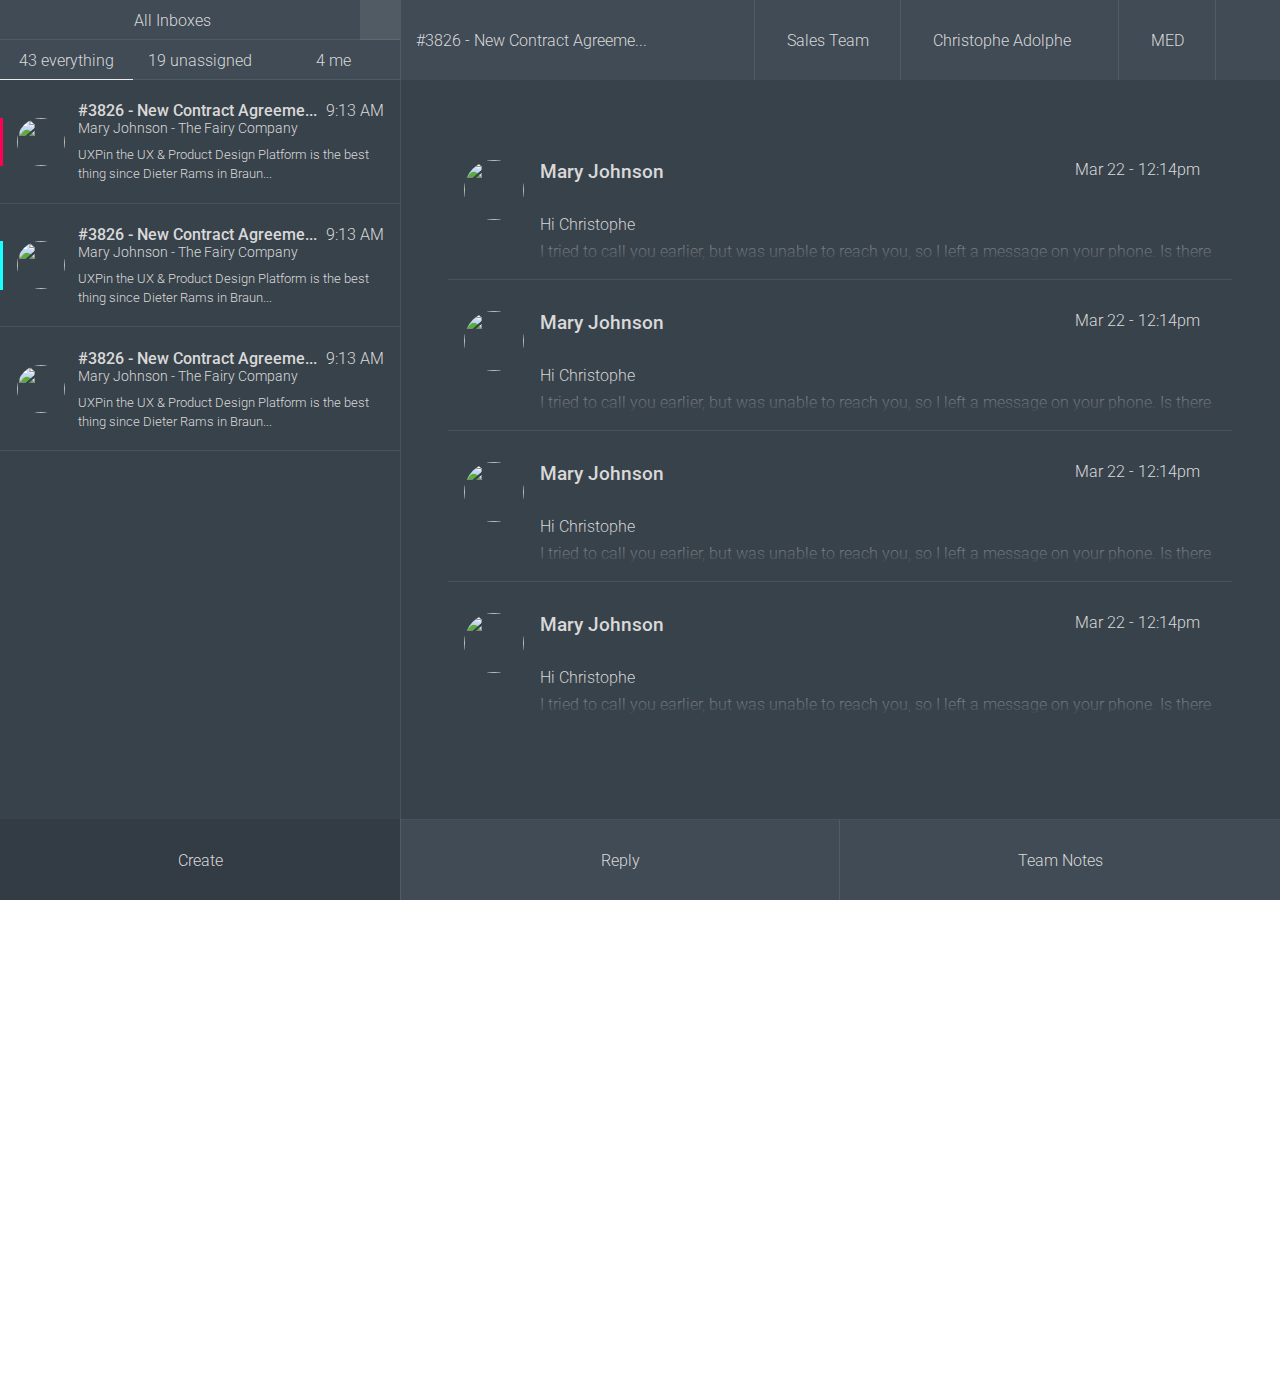
==== index.html @ 1fdffd04 "update" ====
<!DOCTYPE html>
<html lang="en">
<head>
    <meta charset="UTF-8">
    <meta name="viewport" content="width=device-width, initial-scale=1.0">
    <meta http-equiv="X-UA-Compatible" content="ie=edge">
    <title>ASMEX</title>

    <script>
        FontAwesomeConfig = { searchPseudoElements: true };
    </script>

    <link rel="stylesheet" href="https://cdnjs.cloudflare.com/ajax/libs/normalize/8.0.0/normalize.min.css">
    <link rel="stylesheet" href="https://fonts.googleapis.com/css?family=Roboto:100,100i,300,300i,400,400i,500,500i,700,700i,900,900i">
    <link rel="stylesheet" href="./reset.css">
    <link rel="stylesheet" href="./style.css">

    <script defer src="https://use.fontawesome.com/releases/v5.0.8/js/all.js" integrity="sha384-SlE991lGASHoBfWbelyBPLsUlwY1GwNDJo3jSJO04KZ33K2bwfV9YBauFfnzvynJ" crossorigin="anonymous"></script>
    <script defer src="./index.js" ></script>

</head>
<body>

    <!-- Main Container -->
    <div class="main-container">

        <!-- Aside -->
        <aside class="aside">

            <!-- Actions -->
            <div class="actions">

                <!-- All Inboxes -->
                <div class="all-inboxes">

                    <!-- Inboxes -->
                    <div class="inboxes">
                        <ul>
                            <li class="has-child">
                                <a href="javascript: void(0);">All Inboxes</a>
                                <ul class="action-nav-content">
                                    <li><a href="#">Christophe Adolphe</a></li>
                                    <li><a href="#">Christophe Adolphe</a></li>
                                    <li><a href="#">Christophe Adolphe</a></li>
                                </ul>
                            </li>
                        </ul>
                    </div>

                    <!-- Inboxes Actions -->
                    <div class="inboxes-actions">
                        <a href="javascript: void(0);">
                            <i class="fas fa-ellipsis-h"></i>
                        </a>
                    </div>
                </div>

                <!-- Filter Messages -->
                <div class="filter-messages">
                    <div class="everything active" onclick="toggle('everything')">
                        <a href="javascript: void(0);">43 everything</a>
                    </div>
                    <div class="unassigned" onclick="toggle('unassigned')">
                        <a href="javascript: void(0);">19 unassigned</a>
                    </div>
                    <div class="mine" onclick="toggle('mine')">
                        <a href="javascript: void(0);">4 me</a>
                    </div>
                </div>
            </div>

            <!-- Search -->
            <!-- <div class="search">
                <form action="#" method="post">
                    <div class="input-group">
                        <input type="search" name="" id="">
                    </div>
                    <div class="input-group">
                        <i class="fas fa-search"></i>
                    </div>
                </form>
            </div> -->

            <!-- Messages -->
            <div class="messages">

                <!-- Message -->
                <div class="message">
                    <div class="status open"></div>
                    <div class="avatar">
                        <img src="https://avatarfiles.alphacoders.com/115/115265.png" alt="" class="profile-pic open">
                    </div>
                    <div class="content">
                        <div class="title">
                            <div class="subject">#3826 - New Contract Agreeme...</div>
                            <div class="time">9:13 AM</div>
                        </div>
                        <div class="subtitle">Mary Johnson - The Fairy Company</div>
                        <div class="content"><span>UXPin the UX & Product Design Platform is the best thing since Dieter Rams in Braun...</span></div>
                    </div>
                </div>

                <div class="message">
                        <div class="status answered"></div>
                        <div class="avatar">
                            <img src="https://avatarfiles.alphacoders.com/115/115265.png" alt="" class="profile-pic answered">
                        </div>
                        <div class="content">
                            <div class="title">
                                <div class="subject">#3826 - New Contract Agreeme...</div>
                                <div class="time">9:13 AM</div>
                            </div>
                            <div class="subtitle">Mary Johnson - The Fairy Company</div>
                            <div class="content"><span>UXPin the UX & Product Design Platform is the best thing since Dieter Rams in Braun...</span></div>
                        </div>
                    </div>

                <div class="message active">
                    <div class="status"></div>
                    <div class="avatar">
                        <img src="https://avatarfiles.alphacoders.com/115/115265.png" alt="" class="profile-pic">
                    </div>
                    <div class="content">
                        <div class="title">
                            <div class="subject">#3826 - New Contract Agreeme...</div>
                            <div class="time">9:13 AM</div>
                        </div>
                        <div class="subtitle">Mary Johnson - The Fairy Company</div>
                        <div class="content"><span>UXPin the UX & Product Design Platform is the best thing since Dieter Rams in Braun...</span></div>
                    </div>
                </div>
            </div>

            <!-- Btn Create -->
            <div class="create" onclick="toggle('quick-create'); toggleInactive('main')">
                <a href="javascript: void(0);">Create</a>
            </div>
        </aside>

        <!-- Quick Bar -->
        <aside class="quick-bar">
            <header class="header">
                <div class="title">Settings</div>
                <div class="close" onclick="toggle('quick-bar')">
                    <i class="far fa-times-circle fa-2x"></i>
                </div>
            </header>
            <div class="content">
                <form action="#" method="post">
                    <div class="input-group">
                        <label>Subject</label>
                        <input type="text" name="" id="" placeholder="New Contract Agreement">
                    </div>
                    <div class="input-group">
                        <label>To</label>
                        <input type="text" name="" id="" placeholder="email@email.com">
                    </div>
                    <div class="input-group">
                        <label>CC</label>
                        <input type="text" name="" id="" placeholder="email@email.com">
                    </div>
                    <div class="input-group">
                        <label>Message</label>
                        <textarea name="" id="" cols="30" rows="5"></textarea>
                    </div>
                </form>
            </div>
            <footer class="footer">
                <span></span>
                <div class="send">
                    <i class="fab fa-telegram-plane fa-2x"></i>
                </div>
            </footer>
        </aside>

        <!-- Header -->
        <header class="header">

            <!-- Subject Title -->
            <div class="subject">#3826 - New Contract Agreeme...</div>
            <span></span>

            <!-- Action Menu -->
            <nav class="action-nav">
                <ul>
                    <li><a href="javascript: void(0);">Sales Team</a></li>
                    <li class="has-child">
                        <a href="javascript: void(0);">Christophe Adolphe</a>
                        <ul class="action-nav-content">
                            <li><a href="#">Christophe Adolphe</a></li>
                            <li><a href="#">Christophe Adolphe</a></li>
                            <li><a href="#">Christophe Adolphe</a></li>
                        </ul>
                    </li>
                    <li><a href="javascript: void(0);">MED</a></li>
                    <li onclick="toggle('quick-bar')"><a href="javascript: void(0);"><i class="fas fa-pencil-alt"></i></a></li>
                </ul>
            </nav>
        </header>

        <!-- Main -->
        <div class="main">
            <ul>
                <li>
                    <div class="avatar">
                        <img src="https://avatarfiles.alphacoders.com/115/115265.png" alt="" class="profile-pic">
                    </div>
                    <div class="content">
                        <div class="sender" onclick="toggle('email', 'sender')">
                            <div class="recipient">Mary Johnson</div>
                            <div class="date-time">Mar 22 - 12:14pm</div>
                        </div>
                        <div class="email">
                            <p>Hi Christophe</p> 
                            <p>I tried to call you earlier, but was unable to reach you, so I left a message on your phone. Is there another number we should try to call you on?</p>
                            <p>If there is a particular time or date that would be convenient for us to call, you can book it on my calendar. You can also call us, toll-free, on 1800 10 65 65  or send us an email at kurt.ober@eway.com.au.</p>
                            <p>I look forward to hearing from you soon.</p>
                            <p>Kind regards,</p>
                            <p>Kurt Ober</p>
                        </div>
                    </div>
                </li>
                <li>
                    <div class="avatar">
                        <img src="https://avatarfiles.alphacoders.com/115/115265.png" alt="" class="profile-pic">
                    </div>
                    <div class="content">
                        <div class="sender" onclick="toggle('email', 'sender')">
                            <div class="recipient">Mary Johnson</div>
                            <div class="date-time">Mar 22 - 12:14pm</div>
                        </div>
                        <div class="email">
                            <p>Hi Christophe</p> 
                            <p>I tried to call you earlier, but was unable to reach you, so I left a message on your phone. Is there another number we should try to call you on?</p>
                            <p>If there is a particular time or date that would be convenient for us to call, you can book it on my calendar. You can also call us, toll-free, on 1800 10 65 65  or send us an email at kurt.ober@eway.com.au.</p>
                            <p>I look forward to hearing from you soon.</p>
                            <p>Kind regards,</p>
                            <p>Kurt Ober</p>
                        </div>
                    </div>
                </li>
                <li>
                    <div class="avatar">
                        <img src="https://avatarfiles.alphacoders.com/115/115265.png" alt="" class="profile-pic">
                    </div>
                    <div class="content">
                        <div class="sender" onclick="toggle('email', 'sender')">
                            <div class="recipient">Mary Johnson</div>
                            <div class="date-time">Mar 22 - 12:14pm</div>
                        </div>
                        <div class="email">
                            <p>Hi Christophe</p> 
                            <p>I tried to call you earlier, but was unable to reach you, so I left a message on your phone. Is there another number we should try to call you on?</p>
                            <p>If there is a particular time or date that would be convenient for us to call, you can book it on my calendar. You can also call us, toll-free, on 1800 10 65 65  or send us an email at kurt.ober@eway.com.au.</p>
                            <p>I look forward to hearing from you soon.</p>
                            <p>Kind regards,</p>
                            <p>Kurt Ober</p>
                        </div>
                    </div>
                </li>
                <li>
                    <div class="avatar">
                        <img src="https://avatarfiles.alphacoders.com/115/115265.png" alt="" class="profile-pic">
                    </div>
                    <div class="content">
                        <div class="sender" onclick="toggle('email', 'sender')">
                            <div class="recipient">Mary Johnson</div>
                            <div class="date-time">Mar 22 - 12:14pm</div>
                        </div>
                        <div class="email">
                            <p>Hi Christophe</p> 
                            <p>I tried to call you earlier, but was unable to reach you, so I left a message on your phone. Is there another number we should try to call you on?</p>
                            <p>If there is a particular time or date that would be convenient for us to call, you can book it on my calendar. You can also call us, toll-free, on 1800 10 65 65  or send us an email at kurt.ober@eway.com.au.</p>
                            <p>I look forward to hearing from you soon.</p>
                            <p>Kind regards,</p>
                            <p>Kurt Ober</p>
                        </div>
                    </div>
                </li>
            </ul>
        </div>

        <!-- Footer -->
        <footer class="footer">
            <ul>
                <li onclick="toggle('quick-reply')"><a href="javascript: void(0);">Reply</a></li>
                <li onclick="toggle('quick-note')"><a href="javascript: void(0);">Team Notes</a></li>
            </ul>
        </footer>

        <!-- Quick Create -->
        <aside class="quick-create">
            <header class="header">
                <div class="title">New Message</div>
                <div class="close" onclick="toggle('quick-create'), toggleInactive('main')">
                    <i class="far fa-times-circle fa-2x"></i>
                </div>
            </header>
            <div class="content">
                <form action="#" method="post">
                    <div class="fields">
                        <div class="input-group">
                            <label>Subject</label>
                            <input type="text" name="" id="" placeholder="New Contract Agreement">
                        </div>
                        <div class="input-group">
                            <label>To</label>
                            <input type="text" name="" id="" placeholder="email@email.com">
                        </div>
                        <div class="input-group">
                            <label>CC</label>
                            <input type="text" name="" id="" placeholder="email@email.com">
                        </div>
                        <div class="input-group">
                            <label>Message</label>
                            <textarea name="" id="" cols="30" rows="15"></textarea>
                        </div>
                    </div>
                    <div class="buttons">
                        <div class="input-group send">
                            <i class="fab fa-telegram-plane fa-2x"></i>
                        </div>
                    </div>
                </form>
            </div>
        </aside>

        <!-- Quick Reply -->
        <aside class="quick-reply">
            <div class="content">
                <form action="#" method="post">
                    <div class="fields">
                        <div class="input-group">
                            <label>Message</label>
                            <textarea name="" id="" cols="30" rows="5"></textarea>
                        </div>
                    </div>
                    <div class="buttons">
                        <div class="input-group send send-main open" onclick="toggle('quick-reply')">
                            <i class="fab fa-telegram-plane fa-2x"></i>
                        </div>
                        <div class="input-group send send-2 " onclick="toggle('quick-reply')">
                        </div>
                        <div class="input-group send send-3 answered" onclick="toggle('quick-reply')">
                        </div>
                    </div>
                </form>
            </div>
        </aside>

        <!-- Quick Note -->
        <aside class="quick-note">
            <div class="content">
                <form action="#" method="post">
                    <div class="fields">
                        <div class="input-group">
                            <label>Message</label>
                            <textarea name="" id="" cols="30" rows="5">
                                Lorem ipsum dolor sit amet
                            </textarea>
                        </div>
                    </div>
                    <div class="buttons">
                        <div class="input-group send" onclick="toggle('quick-note')">
                            <i class="fab fa-telegram-plane fa-2x"></i>
                        </div>
                    </div>
                </form>
            </div>
        </aside>
        
    </div>

</body>
</html>
---- style.css ----
/**
*
*
* CSS VARIABLES
*
*
**/

:root {
    --font: 'Roboto', sans-serif;
    --gap: 2rem;
    --font-color: #D9D9D9;
    --primary-color: #38424b;
    --primary-color-70: rgba(56,66,75, .7);
    --secondary-color:#404b55;
    --dark-grey: #333b44;
    --light-grey: rgba(235,235,235, 1);
    --border-grey: rgba(235,235,235, .1);
    --note-color: #fffad5;
    --main-height: 80px;
    --width-aside: 400px;
    --answered-color: #18ffff;
    --open-color: #ff0053;
}

* {
    box-sizing: border-box;
}

*:focus {
    outline: none;
}

html, body {
    color: var(--font-color);
    font-weight: 300;
    font-family: var(--font);
    font-size: 1rem;
    height: 100%;
    overflow-y: hidden;
    position: relative;
    width: 100%;
    text-rendering: optimizeLegibility;
    -webkit-font-smoothing: antialiased;
}

h1, h2, h3, h4 {
    font-weight: 700;
    text-transform: uppercase;
}

h1 {
    font-size: 5rem;
}

h2 {
    font-size: 3rem;
}

h3 {
    font-size: 2rem;
}

h4 {
    font-size: 1.5rem;
}

p {
    font-size: 1rem;
}
p.small {
    font-size: 0.875rem;
}

span {
    font-size: .8rem;
    font-weight: 300;
}

a {
    color: var(--font-color);
    text-decoration: none;
}

li:hover {
    cursor: pointer;
}

.main-container {
    display: grid;
    grid-template-columns: var(--width-aside) 1fr;
    grid-template-rows: var(--main-height) 1fr var(--main-height);
    grid-template-areas:
        "aside header"
        "aside main"
        "aside footer";
    min-height: 100%;
    max-height: 100%;
}


/****
    *
    *   ASIDE
    *
    */
.aside {
    grid-area: aside;
    background: var(--dark-grey);
    box-shadow: 1px 0 0 0 var(--border-grey);
    display: grid;
    grid-template-rows: var(--main-height) 1fr var(--main-height);
    grid-template-areas:
        "actions"
        "messages"
        "create";
    min-height: 100%;
    z-index: 1;
}
.aside .actions {
    grid-area: actions;
    background: var(--secondary-color);

    display: grid;
    grid-template-rows: repeat(2, calc(var(--main-height) / 2));
    grid-template-areas:
        "all-inboxes"
        "filter-messages";
}
.aside .actions .all-inboxes, .aside .actions .filter-messages{
    box-shadow: inset 0 -1px 0 0 var(--border-grey);
}
.aside .actions .all-inboxes {
    display: grid;
    grid-template-columns: 1fr calc(var(--main-height) / 2);
    justify-items: stretch;
    align-items: stretch;

}
.aside .actions .all-inboxes .inboxes-actions {
    background: var(--border-grey);
}
.aside .actions .filter-messages {
    grid-area: filter-messages;
    display: grid;
    grid-template-columns: repeat(3, 1fr);
    justify-items: stretch;
    align-items: stretch;
}
.aside .actions .filter-messages > .active {
    box-shadow: inset 0 -1px 0 0 var(--light-grey);
}
.aside .actions .all-inboxes > div, .aside .actions .filter-messages > div {
    display: grid;
    align-items: center;
    justify-items: center;
}
.aside .actions .all-inboxes .inboxes {
    display: flex;
    justify-content: center;
    align-items: stretch;
}
.aside .actions .all-inboxes .inboxes ul li {
    align-items: center;
    display: grid;
    grid-template-columns: 1fr;
    height: 100%;
    padding: 0 var(--gap);
}
.aside .actions .all-inboxes .inboxes ul li.has-child {
    grid-column-gap: calc(var(--gap) / 2);
    grid-template-columns: 1fr min-content;
}
.aside .actions .all-inboxes .inboxes ul li.has-child::after {
    font-family: "Font Awesome 5 Solid";
    content: "\f0d7";
    display: none;
}
.aside .actions .all-inboxes .inboxes ul li:hover ul.action-nav-content {
    display: flex;
    flex-flow: column;
    top: calc(var(--main-height) / 2);
}
.aside .actions .all-inboxes .inboxes ul li ul.action-nav-content {
    background-color: var(--dark-grey);
    display: none;
    position: absolute;
    width: fit-content;
    z-index: 1;
}
.aside .actions .all-inboxes .inboxes ul li ul.action-nav-content li{
    box-shadow: none;
    padding: calc(var(--gap) / 2) var(--gap);
}
.aside .actions .all-inboxes .inboxes ul li ul.action-nav-content li:hover {
    background-color: var(--secondary-color);
}
.aside .actions .all-inboxes .inboxes ul li ul.action-nav-content li:not(:last-child) {
    box-shadow: 0 1px 0 0 var(--border-grey);
}

.aside .search {
    
}

.aside .messages {
    grid-area: messages;
    background: var(--primary-color);
    overflow-y: scroll;
}
.aside .messages .message {
    align-items: stretch;
    display: grid;
    grid-template-columns: min-content 75px 1fr min-content;
    justify-items: stretch;
    padding: calc(var(--gap) / 1.5) calc(var(--gap) / 2);
    padding-left: 0;
    box-shadow: inset 0 -1px 0 0 var(--border-grey);
}
.aside .messages .message.active::after {
    font-family: "Font Awesome 5 Solid";
    content: "\f105";
    display: none;
}
.aside .messages .message.active .svg-inline--fa {
    align-self: end;
}
.aside .messages .message > .status {
    display: grid;
    align-self: center;
    height: 60%;
    width: 3px;
}
.aside .messages .message > .status.open {
    background-color: var(--open-color);
}
.aside .messages .message > .status.answered {
    background-color: var(--answered-color);
}
.aside .messages .message > .avatar {
    display: grid;
    justify-items: center;
    align-items: center;
}
.aside .messages .message > .avatar .profile-pic {
    border-radius: 50%;
    height: 48px;
    width: 48px;
}
/*
.aside .messages .message > .avatar .profile-pic.open {
    box-shadow: 0 0 0 3px var(--open-color);
}
.aside .messages .message > .avatar .profile-pic.answered {
    box-shadow: 0 0 0 3px var(--answered-color);
}
*/
.aside .messages .message > .content {
    display: grid;
    grid-row-gap: calc(var(--gap) / 4);
}
.aside .messages .message > .content .title {
    display: flex;
    flex-flow: row;
    justify-content: space-between;
}
.aside .messages .message > .content .title .subject {
    font-weight: 500;
}
.aside .messages .message > .content .subtitle {
    font-size: .875rem;
    margin-top: calc(var(--gap) / -4);
}
.aside .create {
    grid-area: create;
    background: var(--dark-grey);
    box-shadow: 0 -1px 0 0 var(--dark-grey);
    display: grid;
    align-items: center;
    justify-items: center;
    z-index: 1;
}
.aside .create:hover {
    background: var(--primary-color);
    cursor: pointer;
}

/****
    *
    *   QUICKSIDEBAR
    *
    */
.quick-bar {
    background-color: var(--secondary-color);
    height: calc(fit-content - var(--main-height));
    position: absolute;
    right: 0;
    width: var(--width-aside);
    top: var(--main-height);
    transform: translateX(100%);
    z-index: 2;
    transition: ease-in-out all .3s;
}
.quick-bar.active {
    transform: translateX(0);
}
.quick-bar .header, .quick-bar .footer {
    align-items: center;
    display: flex;
    flex-flow: row;
    justify-content: space-between;
    height: var(--main-height);
}
.quick-bar .header > div, .quick-bar .footer > div {
    padding: 0 var(--gap);
}
.quick-bar .header .close {
    cursor: pointer;
}
.quick-bar .content {
    padding: var(--gap);
    overflow-y: scroll;
}
.quick-bar .content form {
    display: grid;
    grid-row-gap: calc(var(--gap) / 1.5);
}
.quick-bar .content form .input-group {
    display: flex;
    flex-flow: column;
}
.quick-bar .content form .input-group label {
    font-size: .7rem;
}
.quick-bar .content form .input-group input[type="text"], .quick-bar .content form textarea {
    background: transparent;
    border: none;
    box-shadow: 0 1px 0 0 var(--primary-color);
    color: var(--font-color);
    padding: calc(var(--gap) / 6);
}

/****
    *
    *   HEADER
    *
    */
.header {
    grid-area: header;
    background: var(--secondary-color);
    display: flex;
    flex-flow: row;
    justify-content: space-between;
    align-items: stretch;
}
.header .subject {
    align-self: center;
    display: grid;
    padding-left: calc(var(--gap) / 2);
}
.header nav {
    display: inherit;
    align-items: inherit;
}
.header nav ul {
    display: inherit;
    flex-flow: row;
}
.header nav ul li {
    align-items: center;
    box-shadow: -1px 0 0 0 var(--border-grey);
    display: grid;
    grid-template-columns: 1fr;
    height: 100%;
    padding: 0 var(--gap);
}
.header nav ul li.has-child {
    grid-column-gap: calc(var(--gap) / 2);
    grid-template-columns: 1fr min-content;
}
.header nav ul li.has-child::after {
    font-family: "Font Awesome 5 Solid";
    content: "\f0d7";
    display: none;
}
.header nav ul li:hover ul.action-nav-content {
    display: flex;
    flex-flow: column;
    top: var(--main-height);
}
.header nav ul li ul.action-nav-content {
    background-color: var(--dark-grey);
    display: none;
    position: absolute;
    width: fit-content;
    z-index: 1;
}
.header nav ul li ul.action-nav-content li{
    box-shadow: none;
    height: 100%;
    padding: calc(var(--gap) / 2) var(--gap);
}
.header nav ul li ul.action-nav-content li:hover {
    background-color: var(--secondary-color);
}
.header nav ul li ul.action-nav-content li:not(:last-child) {
    box-shadow: 0 1px 0 0 var(--border-grey);
}


/****
    *
    *   MAIN
    *
    */
.main {
    background: var(--primary-color);
    grid-area: main;
    overflow-y: scroll;
    padding: calc(var(--gap) * 1.5);
}
.main.inactive::before {
    background: var(--primary-color-70);
    position: absolute;
    width: 100%;
    height: 100%;
    content: '';
    z-index: 1;
}
.main ul li {
    box-shadow: 0 1px 0 0 var(--border-grey);
    cursor: auto;
    padding: var(--gap) calc(var(--gap) / 2) calc(var(--gap) / 2);
    display: grid;
    grid-template-columns: min-content 1fr;
}
.main ul li:last-child {
    box-shadow: none;
}
.main ul li > .avatar {
    padding-right: calc(var(--gap) / 2);
}
.main ul li > .avatar .profile-pic {
    border-radius: 50%;
    height: 60px;
    width: 60px;
}
.main ul li > .content {
    display: grid;
    grid-row-gap: var(--gap);
}
.main ul li > .content .sender {
    cursor: pointer;
    display: grid;
    grid-template-columns: 1fr max-content min-content;
    grid-column-gap: calc(var(--gap) / 2);
}
.main ul li > .content .sender .recipient {
    font-size: 1.2rem;
    font-weight: 500;
}
.main ul li > .content .sender::after{
    font-family: "Font Awesome 5 Solid";
    content: "\f0d7";
    display: none;
}
.main ul li > .content .sender.active::after {
    font-family: "Font Awesome 5 Solid";
    content: "\f0d8";
    display: none;
}
.main ul li > .content .email {
    display: grid;
    grid-row-gap: calc(var(--gap) / 4);
    height: calc(var(--gap) / 2);
    max-height: var(--gap);
    overflow-y: hidden;
    padding-bottom: calc(var(--gap) * 1.5);
    position: relative;
    transition: ease-in-out max-height .5s;
}
.main ul li > .content .email.active {
    height: fit-content;
    max-height: 100vh;
}
.main ul li > .content .email::after {
    content: '';
    bottom: 0;
    background: linear-gradient(transparent, var(--primary-color));
    height: calc(var(--main-height) / 2);
    position: absolute;
    width: 100%;
}


/****
    *
    *   FOOTER
    *
    */
.footer {
    grid-area: footer;
    background: var(--secondary-color);
    box-shadow: 0 -1px 0 0 var(--border-grey);
    display: grid;
    align-items: stretch;
}
.footer ul {
    display: grid;
    grid-template-columns: repeat(2, 1fr);
}
.footer ul li {
    align-items: center;
    box-shadow: -1px 0 0 0 var(--border-grey);
    height: 100%;
    display: grid;
    justify-items: center;
}
.footer ul li:hover {
    background: var(--dark-grey);
}


/****
    *
    *   QUICK CREATE
    *
    */
.quick-create {
    background-color: var(--secondary-color);
    height: calc(var(--main-height) * 6);
    position: absolute;
    left: var(--width-aside);
    width: calc(100% - var(--width-aside));
    bottom: 0;
    transform: translateY(100%);
    z-index: 1;
    transition: ease-in-out all .3s;
}
.quick-create.active {
    transform: translateY(0);
}
.quick-create .header {
    align-items: center;
    display: flex;
    flex-flow: row;
    justify-content: space-between;
    height: var(--main-height);
}
.quick-create .header > div {
    padding: 0 var(--gap);
}
.quick-create .header .close {
    cursor: pointer;
}
.quick-create .content {
    padding: var(--gap);
    padding-right: 0;
}
.quick-create .content form {
    display: grid;
    grid-template-columns: 1fr var(--main-height);
}

.quick-create .content form .fields {
    display: grid;
    grid-template-columns: repeat(3, 1fr);
    grid-gap: var(--gap);
}

.quick-create .content form .fields .input-group {
    display: flex;
    flex-flow: column;
}

.quick-create .content form .fields .input-group:last-child {
    grid-column: 1 / 4;
}

.quick-create .content form .fields .input-group label {
    font-size: .7rem;
}
.quick-create .content form .fields .input-group input[type="text"], .quick-create .content form .fields textarea {
    background: transparent;
    border: none;
    box-shadow: 0 1px 0 0 var(--primary-color);
    color: var(--font-color);
    padding: calc(var(--gap) / 6);
}

.quick-create .content form .buttons {
    display: grid;
    grid-template-columns: 1fr;
    justify-items: center;
    align-items: end;
}

.quick-create .content form .buttons:hover {
    cursor: pointer;
}

.quick-create .content form .buttons .send {
    align-items: center;
    background-color: var(--primary-color);
    border-radius: 50%;
    display: grid;
    justify-content: center;
    grid-column: 1 / 2;
    grid-row: 3 / 4;
    height: calc(var(--gap) * 2);
    width: calc(var(--gap) * 2);
    transition: all .3s ease;
}


/****
    *
    *   QUICK REPLY
    *
    */
    .quick-reply {
        background-color: var(--secondary-color);
        height: calc(var(--main-height) * 2);
        position: absolute;
        left: var(--width-aside);
        width: calc(100% - var(--width-aside));
        bottom: 0;
        transform: translateY(100%);
        z-index: 1;
        transition: ease-in-out all .3s;
    }
    .quick-reply.active {
        transform: translateY(0);
    }
    .quick-reply .header {
        align-items: center;
        display: flex;
        flex-flow: row;
        justify-content: space-between;
        height: var(--main-height);
    }
    .quick-reply .header > div {
        padding: 0 var(--gap);
    }
    .quick-reply .header .close {
        cursor: pointer;
    }
    .quick-reply .content {
        padding: var(--gap) 0 0 var(--gap);
        display: grid;
    }
    .quick-reply .content form {
        display: grid;
        grid-template-columns: 1fr var(--main-height);
    }
    
    .quick-reply .content form .fields {
        display: grid;
        grid-template-columns: repeat(3, 1fr);
        grid-gap: var(--gap);
    }
    
    .quick-reply .content form .fields .input-group {
        display: flex;
        flex-flow: column;
    }
    
    .quick-reply .content form .fields .input-group:last-child {
        grid-column: 1 / 4;
    }
    
    .quick-reply .content form .fields .input-group label {
        font-size: .7rem;
    }
    .quick-reply .content form .fields .input-group input[type="text"], .quick-reply .content form .fields textarea {
        background: transparent;
        border: none;
        box-shadow: 0 1px 0 0 var(--primary-color);
        color: var(--font-color);
        padding: calc(var(--gap) / 6);
    }
    
    .quick-reply .content form .buttons {
        display: grid;
        grid-template-columns: 1fr;
        grid-template-rows: 1fr;
        justify-items: center;
        align-content: end;
    }
    
    .quick-reply .content form .buttons:hover {
        cursor: pointer;
    }
    
    .quick-reply .content form .buttons:hover .send-2 {
        transform: translateY(calc(var(--gap) * -2));
    }
    
    .quick-reply .content form .buttons:hover .send-3 {
        transform: translateY(calc(var(--gap) * -4));
    }
    
    .quick-reply .content form .buttons .send {
        align-items: center;
        background-color: var(--primary-color);
        border-radius: 50%;
        display: grid;
        justify-content: center;
        grid-column: 1 / 2;
        grid-row: 3 / 4;
        height: calc(var(--gap) * 1.5);
        width: calc(var(--gap) * 1.5);
        transition: all .3s ease;
    }
    
    .quick-reply .content form .buttons:hover .send.send-main {
        height: calc(var(--gap) * 1.5);
        width: calc(var(--gap) * 1.5);
    }
    
    .quick-reply .content form .buttons .send.send-main {
        height: calc(var(--gap) * 2);
        width: calc(var(--gap) * 2);
        z-index: 3;
    }
    
    .quick-reply .content form .buttons .send.send-main:hover {
        height: calc(var(--gap) * 2);
        width: calc(var(--gap) * 2);
    }
    
    .quick-reply .content form .buttons .send.send-2 {
        z-index: 2;
    }
    
    .quick-reply .content form .buttons .send.send-2:hover {
        height: calc(var(--gap) * 2);
        width: calc(var(--gap) * 2);
    }
    
    .quick-reply .content form .buttons .send.send-3 {
        z-index: 1;
    }
    .quick-reply .content form .buttons .send.send-3:hover {
        height: calc(var(--gap) * 2);
        width: calc(var(--gap) * 2);
    }
    
    .quick-reply .content form .buttons .send.answered {
        background-color: var(--answered-color);     
    }
    
    .quick-reply .content form .buttons .send.open {
        background-color: var(--open-color);     
    }


    /****
    *
    *   QUICK NOTE
    *
    */
    .quick-note {
        background-color: var(--secondary-color);
        height: calc(var(--main-height) * 2);
        position: absolute;
        left: var(--width-aside);
        width: calc(100% - var(--width-aside));
        bottom: 0;
        transform: translateY(100%);
        z-index: 1;
        transition: ease-in-out all .3s;
    }
    .quick-note.active {
        transform: translateY(0);
    }
    .quick-note .header {
        align-items: center;
        display: flex;
        flex-flow: row;
        justify-content: space-between;
        height: var(--main-height);
    }
    .quick-note .header > div {
        padding: 0 var(--gap);
    }
    .quick-note .header .close {
        cursor: pointer;
    }
    .quick-note .content {
        padding: calc(var(--gap) / 2);
        padding-right: 0;
        display: grid;
    }
    .quick-note .content form {
        display: grid;
        grid-template-columns: 1fr var(--main-height);
    }
    
    .quick-note .content form .fields {
        display: grid;
        grid-template-columns: repeat(3, 1fr);
        grid-gap: var(--gap);
    }
    
    .quick-note .content form .fields .input-group {
        display: flex;
        flex-flow: column;
    }
    
    .quick-note .content form .fields .input-group:last-child {
        grid-column: 1 / 4;
    }
    
    .quick-note .content form .fields .input-group label {
        background: var(--note-color);
        border-radius: 5px;
        border-bottom-left-radius: 0;
        border-bottom-right-radius: 0;
        color: var(--dark-grey);
        font-size: .7rem;
        padding: calc(var(--gap) / 6);
    }
    .quick-note .content form .fields .input-group input[type="text"], .quick-note .content form .fields textarea {
        background: var(--note-color);
        border: none;
        border-radius: 5px;
        border-top-left-radius: 0;
        border-top-right-radius: 0;
        box-shadow: 0 1px 0 0 var(--primary-color);
        color: var(--dark-grey);
        padding: calc(var(--gap) / 6);
        height: 100%;
    }
    
    .quick-note .content form .buttons {
        display: grid;
        grid-template-columns: 1fr;
        grid-template-rows: 1fr;
        justify-items: center;
        align-content: end;
    }
    
    .quick-note .content form .buttons:hover {
        cursor: pointer;
    }
    
    .quick-note .content form .buttons .send {
        align-items: center;
        background-color: var(--primary-color);
        border-radius: 50%;
        display: grid;
        justify-content: center;
        grid-column: 1 / 2;
        grid-row: 3 / 4;
        height: calc(var(--gap) * 2);
        width: calc(var(--gap) * 2);
        transition: all .3s ease;
    }
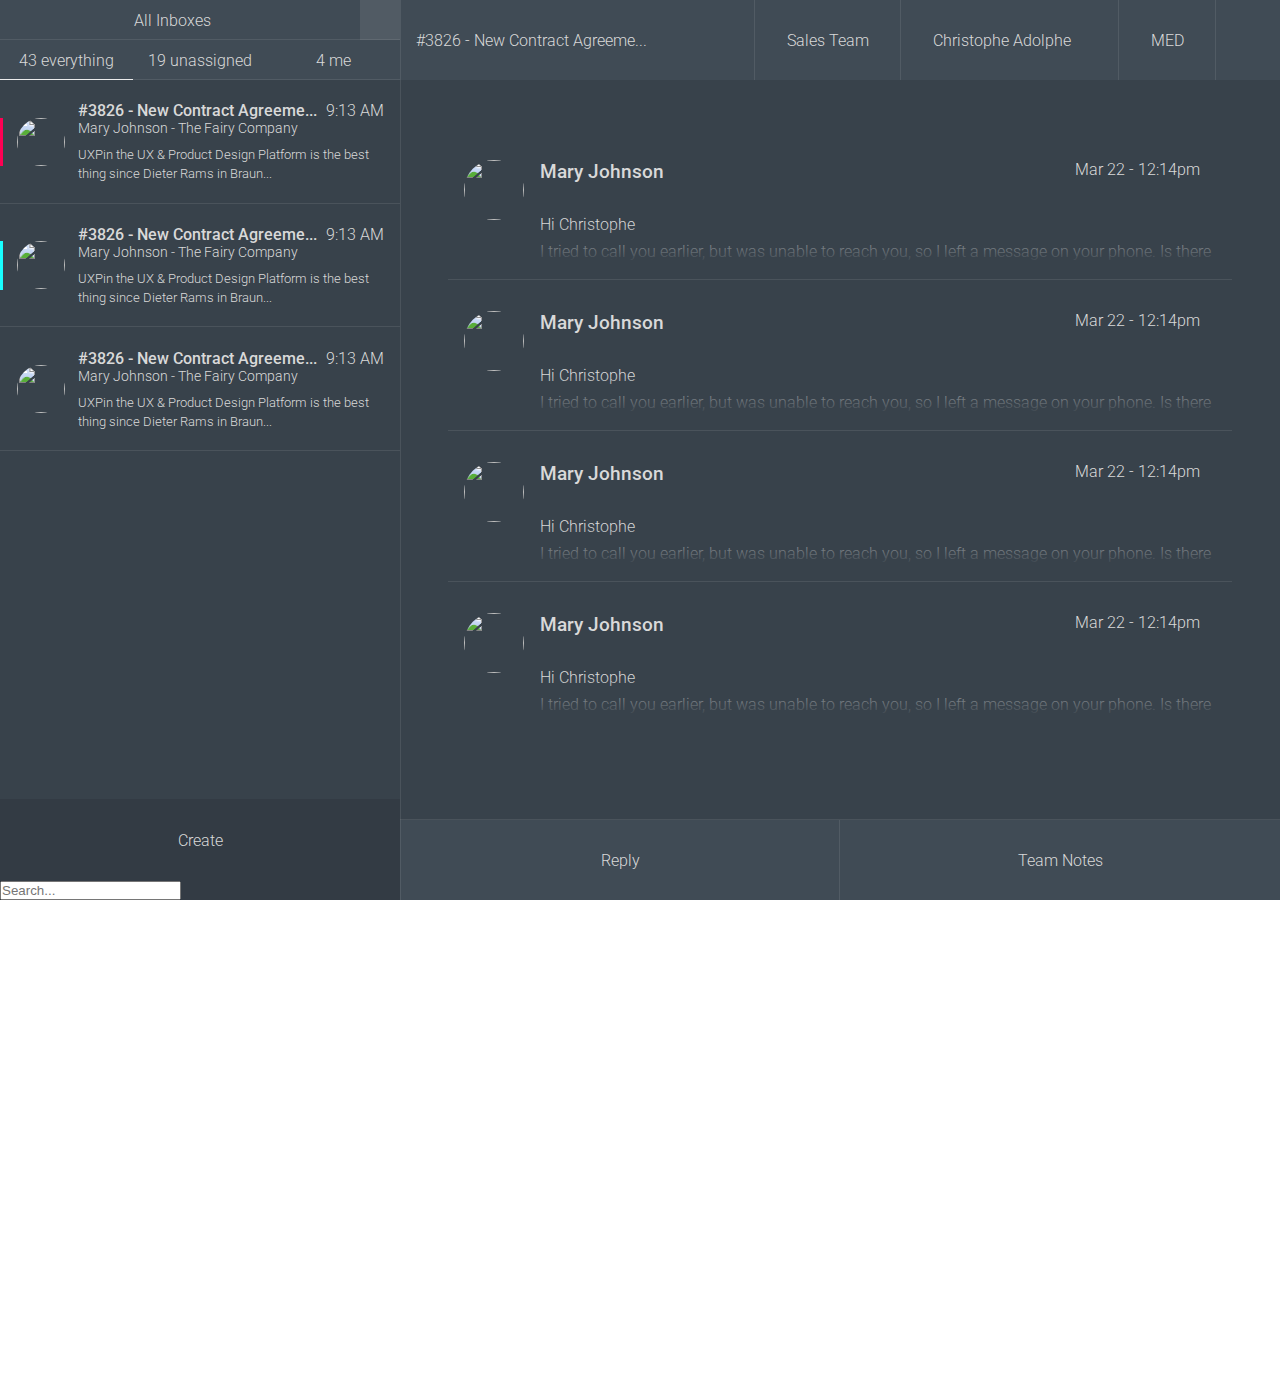
==== commit ddb2f951: "status" ====
--- a/index.html
+++ b/index.html
@@ -49,9 +49,18 @@
 
                     <!-- Inboxes Actions -->
                     <div class="inboxes-actions">
-                        <a href="javascript: void(0);">
-                            <i class="fas fa-ellipsis-h"></i>
-                        </a>
+                        <ul>
+                            <li>
+                                <a href="javascript: void(0);"><i class="fas fa-filter"></i></a>
+                                <ul class="action-nav-content">
+                                    <li><a href="#"><i class="fas fa-stop open"></i></a></li>
+                                    <li><a href="#"><i class="fas fa-stop answered"></i></a></li>
+                                </ul>
+                            </li>
+                        </ul>
+                        <!-- <a href="javascript: void(0);">
+                            <i class="fas fa-filter"></i>
+                        </a> -->
                     </div>
                 </div>
 
@@ -70,16 +79,16 @@
             </div>
 
             <!-- Search -->
-            <!-- <div class="search">
-                <form action="#" method="post">
-                    <div class="input-group">
-                        <input type="search" name="" id="">
+            <div class="search">
+                <form action="#" method="post">
+                    <div class="input-group">
+                        <input type="search" name="" id="" placeholder="Search...">
                     </div>
                     <div class="input-group">
                         <i class="fas fa-search"></i>
                     </div>
                 </form>
-            </div> -->
+            </div>
 
             <!-- Messages -->
             <div class="messages">
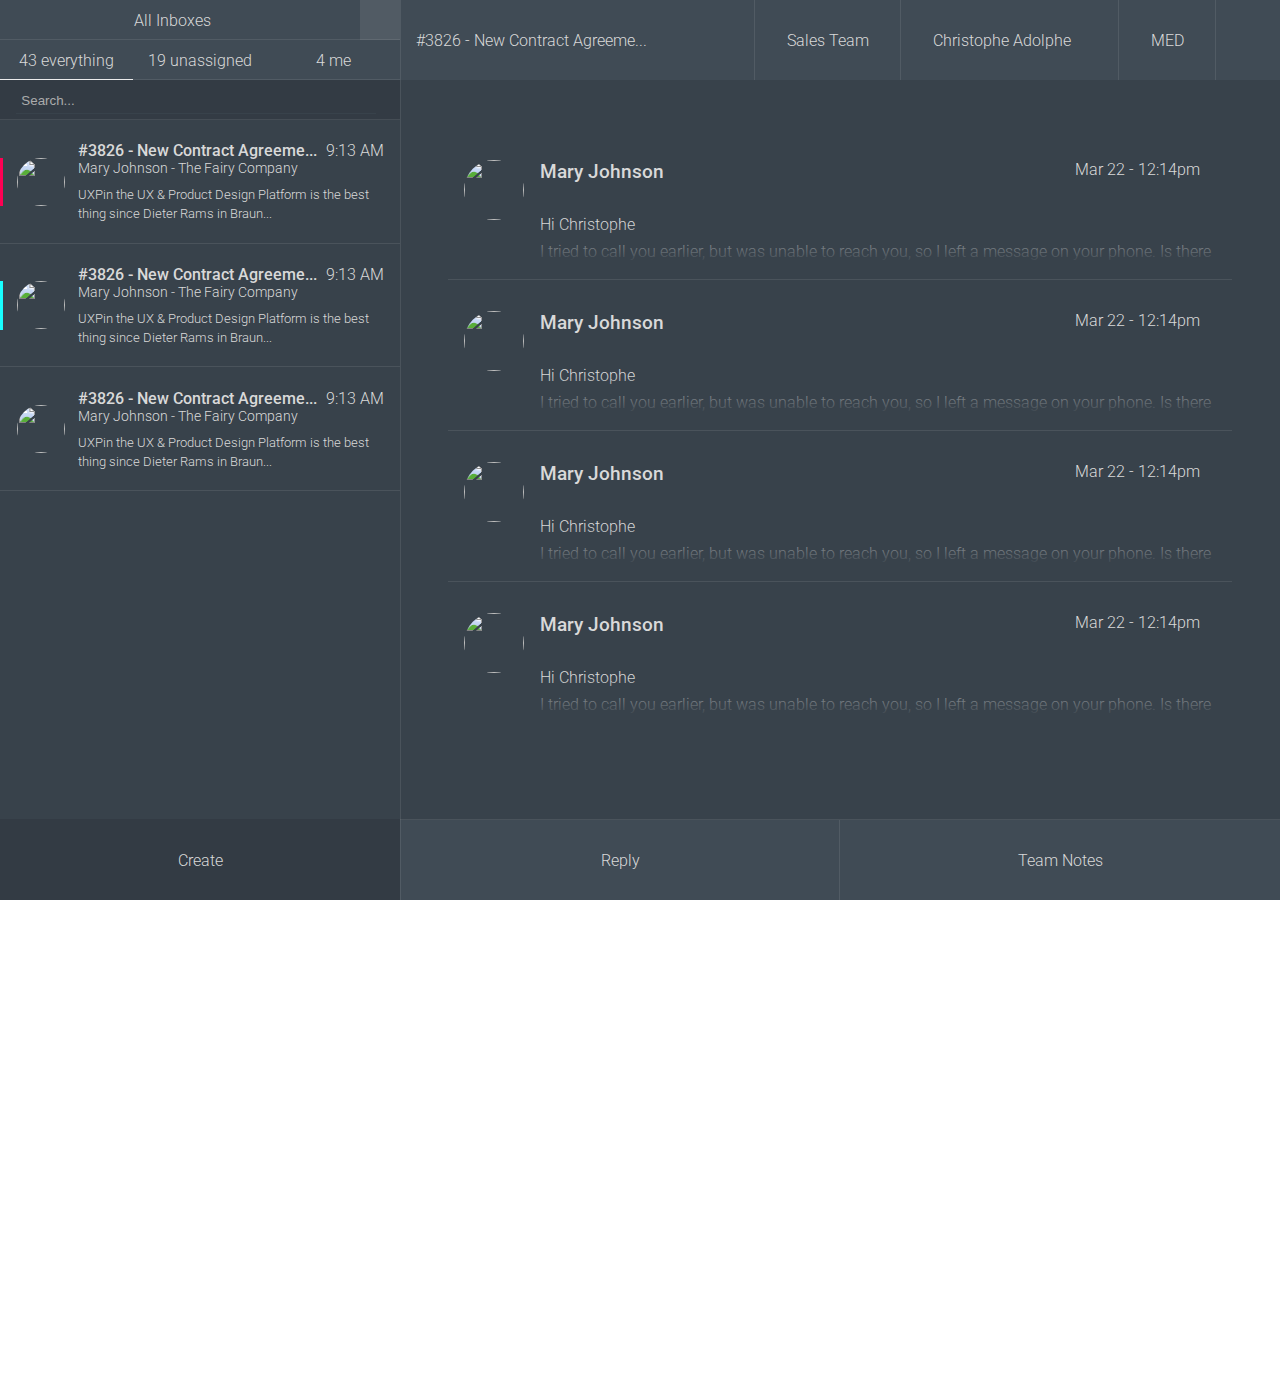
==== commit 778f80a7: "status" ====
--- a/index.html
+++ b/index.html
@@ -53,6 +53,7 @@
                             <li>
                                 <a href="javascript: void(0);"><i class="fas fa-filter"></i></a>
                                 <ul class="action-nav-content">
+                                    <li><a href="#"><i class="fas fa-stop"></i></a></li>
                                     <li><a href="#"><i class="fas fa-stop open"></i></a></li>
                                     <li><a href="#"><i class="fas fa-stop answered"></i></a></li>
                                 </ul>
--- a/style.css
+++ b/style.css
@@ -14,6 +14,7 @@
     --primary-color-70: rgba(56,66,75, .7);
     --secondary-color:#404b55;
     --dark-grey: #333b44;
+    --grey: #ababac;
     --light-grey: rgba(235,235,235, 1);
     --border-grey: rgba(235,235,235, .1);
     --note-color: #fffad5;
@@ -37,7 +38,7 @@
     font-family: var(--font);
     font-size: 1rem;
     height: 100%;
-    overflow-y: hidden;
+    overflow: hidden;
     position: relative;
     width: 100%;
     text-rendering: optimizeLegibility;
@@ -109,9 +110,10 @@
     background: var(--dark-grey);
     box-shadow: 1px 0 0 0 var(--border-grey);
     display: grid;
-    grid-template-rows: var(--main-height) 1fr var(--main-height);
+    grid-template-rows: var(--main-height) calc(var(--main-height) / 2) 1fr var(--main-height);
     grid-template-areas:
         "actions"
+        "search"
         "messages"
         "create";
     min-height: 100%;
@@ -199,8 +201,87 @@
     box-shadow: 0 1px 0 0 var(--border-grey);
 }
 
+
+
+.aside .actions .all-inboxes .inboxes-actions > ul {
+    display: grid;
+    align-self: stretch;
+    justify-self: stretch;
+}
+
+.aside .actions .all-inboxes .inboxes-actions > ul > li > a {
+    position: absolute;
+    margin: 12px;
+}
+
+.aside .actions .all-inboxes .inboxes-actions ul li:hover ul.action-nav-content {
+    display: flex;
+    flex-flow: column;
+    top: calc(var(--main-height) / 2);
+}
+.aside .actions .all-inboxes .inboxes-actions ul li ul.action-nav-content {
+    background-color: var(--dark-grey);
+    display: none;
+    position: absolute;
+    width: fit-content;
+    z-index: 1;
+}
+.aside .actions .all-inboxes .inboxes-actions ul li ul.action-nav-content li{
+    box-shadow: none;
+    padding: calc(var(--gap) / 2) var(--gap);
+}
+.aside .actions .all-inboxes .inboxes-actions ul li ul.action-nav-content li:hover {
+    background-color: var(--secondary-color);
+}
+.aside .actions .all-inboxes .inboxes-actions ul li ul.action-nav-content li:not(:last-child) {
+    box-shadow: 0 1px 0 0 var(--border-grey);
+}
+.aside .actions .all-inboxes .inboxes-actions ul li ul.action-nav-content li a svg {
+    color: var(--secondary-color);
+}
+.aside .actions .all-inboxes .inboxes-actions ul li ul.action-nav-content li a svg.answered {
+    color: var(--answered-color);
+}
+.aside .actions .all-inboxes .inboxes-actions ul li ul.action-nav-content li a svg.open {
+    color: var(--open-color);
+}
+
+
+
+
+
+
 .aside .search {
-    
+    box-shadow: inset 0 -1px 0 0 var(--border-grey);
+    grid-area: search;
+    display: grid;
+    align-content: center;
+    justify-items: stretch;
+}
+
+.aside .search form {
+    display: grid;
+    grid-template-columns: 1fr min-content;
+    align-items: center;
+    grid-row-gap: calc(var(--gap) / 2);
+    padding: 0 calc(var(--gap) / 2);
+}
+
+.aside .search form input{
+    background: transparent;
+    border: none;
+    box-shadow: 0 1px 0 0 var(--primary-color);
+    color: var(--font-color);
+    padding: calc(var(--gap) / 6);
+    width: 100%;
+}
+
+.aside .search form input::placeholder {
+    color: var(--grey);
+}
+
+.aside .search form > div:not(:first-child) {
+    margin-left: calc(var(--gap) /4);
 }
 
 .aside .messages {
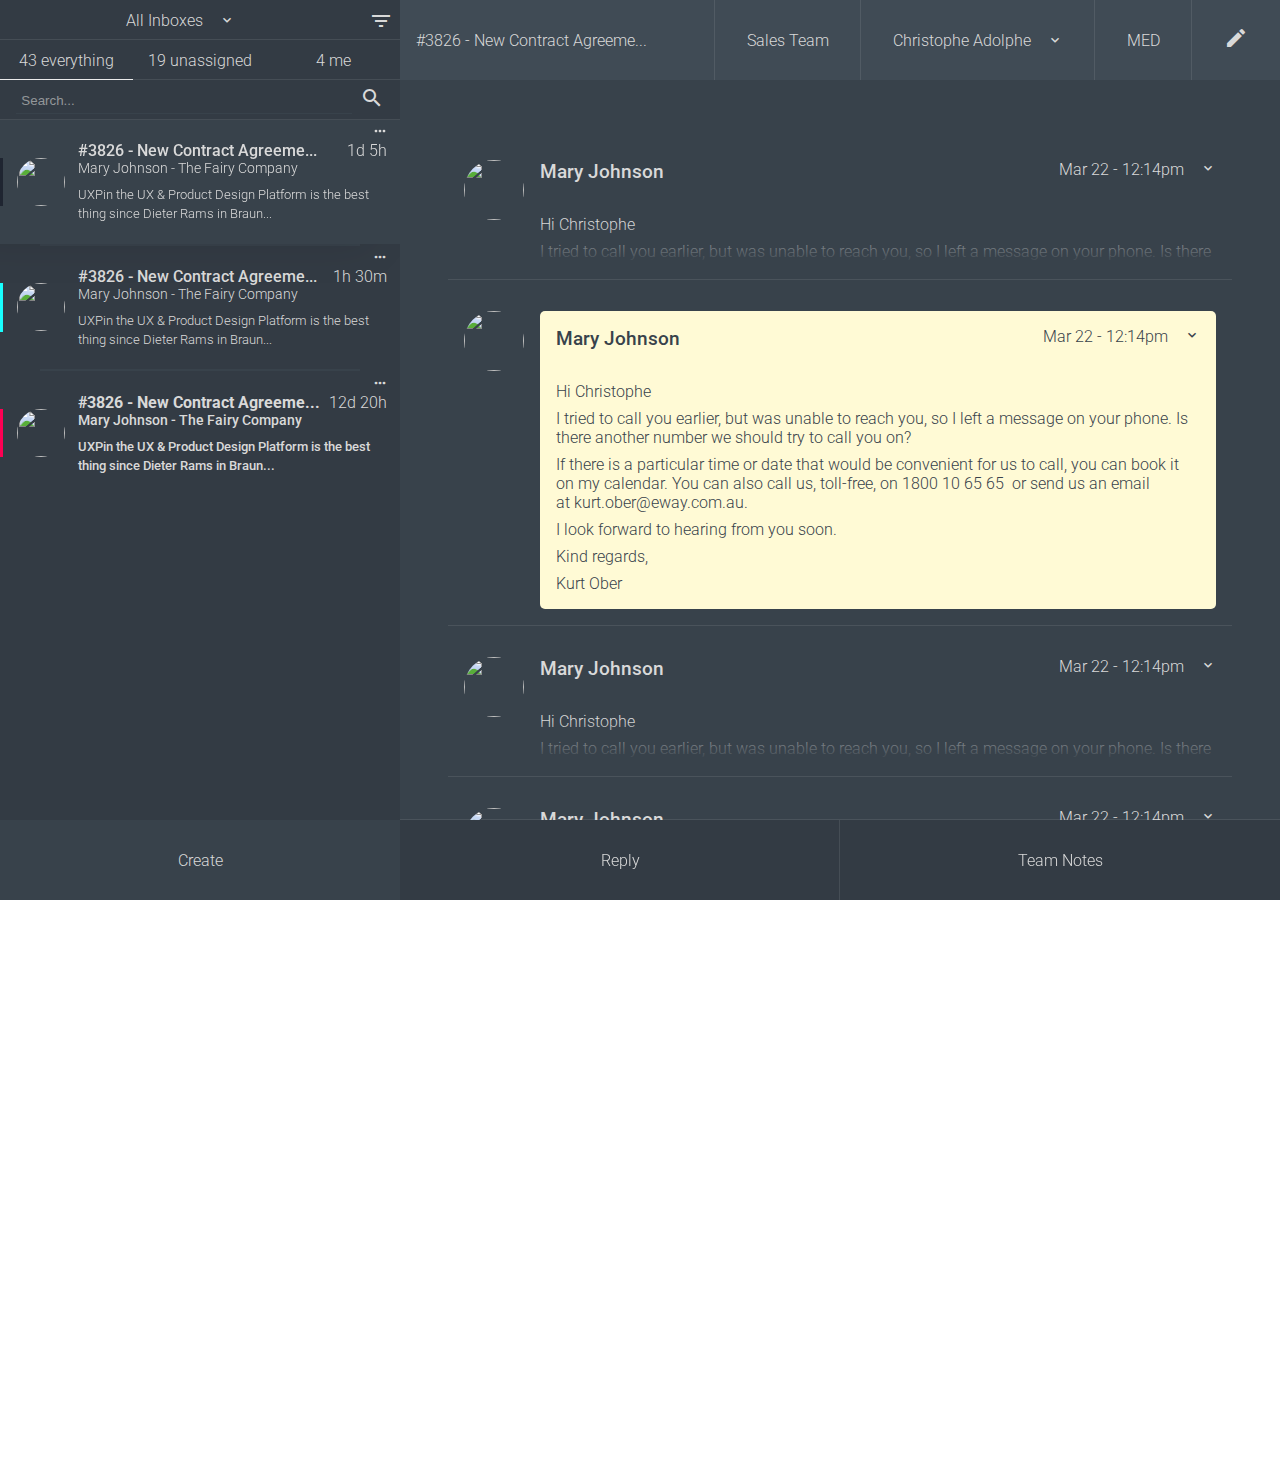
==== commit 96224a71: "last change" ====
--- a/index.html
+++ b/index.html
@@ -6,16 +6,12 @@
     <meta http-equiv="X-UA-Compatible" content="ie=edge">
     <title>ASMEX</title>
 
-    <script>
-        FontAwesomeConfig = { searchPseudoElements: true };
-    </script>
-
     <link rel="stylesheet" href="https://cdnjs.cloudflare.com/ajax/libs/normalize/8.0.0/normalize.min.css">
     <link rel="stylesheet" href="https://fonts.googleapis.com/css?family=Roboto:100,100i,300,300i,400,400i,500,500i,700,700i,900,900i">
     <link rel="stylesheet" href="./reset.css">
     <link rel="stylesheet" href="./style.css">
 
-    <script defer src="https://use.fontawesome.com/releases/v5.0.8/js/all.js" integrity="sha384-SlE991lGASHoBfWbelyBPLsUlwY1GwNDJo3jSJO04KZ33K2bwfV9YBauFfnzvynJ" crossorigin="anonymous"></script>
+    <link href="https://fonts.googleapis.com/icon?family=Material+Icons"rel="stylesheet">
     <script defer src="./index.js" ></script>
 
 </head>
@@ -51,11 +47,11 @@
                     <div class="inboxes-actions">
                         <ul>
                             <li>
-                                <a href="javascript: void(0);"><i class="fas fa-filter"></i></a>
+                                <a href="javascript: void(0);"><i class="material-icons">filter_list</i></a>
                                 <ul class="action-nav-content">
-                                    <li><a href="#"><i class="fas fa-stop"></i></a></li>
-                                    <li><a href="#"><i class="fas fa-stop open"></i></a></li>
-                                    <li><a href="#"><i class="fas fa-stop answered"></i></a></li>
+                                    <li><i class="material-icons done">fiber_manual_record</i>done <input type="checkbox" name="" id="" class="regular-checkbox"></li>
+                                    <li><i class="material-icons open">fiber_manual_record</i>open <input type="checkbox" name="" id="" class="regular-checkbox"></li>
+                                    <li><i class="material-icons answered">fiber_manual_record</i>answered <input type="checkbox" name="" id="" class="regular-checkbox"></li>
                                 </ul>
                             </li>
                         </ul>
@@ -86,7 +82,7 @@
                         <input type="search" name="" id="" placeholder="Search...">
                     </div>
                     <div class="input-group">
-                        <i class="fas fa-search"></i>
+                        <i class="material-icons">search</i>
                     </div>
                 </form>
             </div>
@@ -95,20 +91,28 @@
             <div class="messages">
 
                 <!-- Message -->
-                <div class="message">
-                    <div class="status open"></div>
+                <div class="message active">
+                    <div class="status done"></div>
                     <div class="avatar">
                         <img src="https://avatarfiles.alphacoders.com/115/115265.png" alt="" class="profile-pic open">
                     </div>
                     <div class="content">
                         <div class="title">
                             <div class="subject">#3826 - New Contract Agreeme...</div>
-                            <div class="time">9:13 AM</div>
+                            <div class="time">1d 5h</div>
                         </div>
                         <div class="subtitle">Mary Johnson - The Fairy Company</div>
                         <div class="content"><span>UXPin the UX & Product Design Platform is the best thing since Dieter Rams in Braun...</span></div>
                     </div>
-                </div>
+                    <div class="menu_actions">
+                        <ul>
+                            <li><a href="#">Mark as unread</a></li>
+                            <li><a href="#">Delete</a></li>
+                        </ul>
+                    </div>
+                </div>
+
+                <hr>
 
                 <div class="message">
                         <div class="status answered"></div>
@@ -118,25 +122,39 @@
                         <div class="content">
                             <div class="title">
                                 <div class="subject">#3826 - New Contract Agreeme...</div>
-                                <div class="time">9:13 AM</div>
+                                <div class="time">1h 30m</div>
                             </div>
                             <div class="subtitle">Mary Johnson - The Fairy Company</div>
                             <div class="content"><span>UXPin the UX & Product Design Platform is the best thing since Dieter Rams in Braun...</span></div>
                         </div>
-                    </div>
-
-                <div class="message active">
-                    <div class="status"></div>
+                        <div class="menu_actions">
+                            <ul>
+                                <li><a href="#">Mark as unread</a></li>
+                                <li><a href="#">Delete</a></li>
+                            </ul>
+                        </div>
+                </div>
+
+                <hr>
+
+                <div class="message unread">
+                    <div class="status open"></div>
                     <div class="avatar">
                         <img src="https://avatarfiles.alphacoders.com/115/115265.png" alt="" class="profile-pic">
                     </div>
                     <div class="content">
                         <div class="title">
                             <div class="subject">#3826 - New Contract Agreeme...</div>
-                            <div class="time">9:13 AM</div>
+                            <div class="time">12d 20h</div>
                         </div>
                         <div class="subtitle">Mary Johnson - The Fairy Company</div>
                         <div class="content"><span>UXPin the UX & Product Design Platform is the best thing since Dieter Rams in Braun...</span></div>
+                    </div>
+                    <div class="menu_actions">
+                        <ul>
+                            <li><a href="#">Mark as unread</a></li>
+                            <li><a href="#">Delete</a></li>
+                        </ul>
                     </div>
                 </div>
             </div>
@@ -149,12 +167,16 @@
 
         <!-- Quick Bar -->
         <aside class="quick-bar">
+
+            <!-- Header -->
             <header class="header">
                 <div class="title">Settings</div>
                 <div class="close" onclick="toggle('quick-bar')">
-                    <i class="far fa-times-circle fa-2x"></i>
+                    <i class="material-icons">close</i>
                 </div>
             </header>
+
+            <!-- Content -->
             <div class="content">
                 <form action="#" method="post">
                     <div class="input-group">
@@ -175,10 +197,12 @@
                     </div>
                 </form>
             </div>
+
+            <!-- Footer -->
             <footer class="footer">
                 <span></span>
                 <div class="send">
-                    <i class="fab fa-telegram-plane fa-2x"></i>
+                    <i class="material-icons">send</i>
                 </div>
             </footer>
         </aside>
@@ -203,7 +227,7 @@
                         </ul>
                     </li>
                     <li><a href="javascript: void(0);">MED</a></li>
-                    <li onclick="toggle('quick-bar')"><a href="javascript: void(0);"><i class="fas fa-pencil-alt"></i></a></li>
+                    <li onclick="toggle('quick-bar')"><a href="javascript: void(0);"><i class="material-icons">mode_edit</i></a></li>
                 </ul>
             </nav>
         </header>
@@ -234,8 +258,8 @@
                     <div class="avatar">
                         <img src="https://avatarfiles.alphacoders.com/115/115265.png" alt="" class="profile-pic">
                     </div>
-                    <div class="content">
-                        <div class="sender" onclick="toggle('email', 'sender')">
+                    <div class="content note">
+                        <div class="sender">
                             <div class="recipient">Mary Johnson</div>
                             <div class="date-time">Mar 22 - 12:14pm</div>
                         </div>
@@ -303,7 +327,7 @@
             <header class="header">
                 <div class="title">New Message</div>
                 <div class="close" onclick="toggle('quick-create'), toggleInactive('main')">
-                    <i class="far fa-times-circle fa-2x"></i>
+                    <i class="material-icons">close</i>
                 </div>
             </header>
             <div class="content">
@@ -326,13 +350,18 @@
                             <textarea name="" id="" cols="30" rows="15"></textarea>
                         </div>
                     </div>
-                    <div class="buttons">
-                        <div class="input-group send">
-                            <i class="fab fa-telegram-plane fa-2x"></i>
-                        </div>
-                    </div>
                 </form>
             </div>
+            <footer class="footer">
+                <div class="attachments">
+                    <a href="javascript: void(0);"><i class="material-icons">attach_file</i></a>
+                </div>
+                <div class="buttons">
+                    <div class="input-group send">
+                        <i class="material-icons">send</i>
+                    </div>
+                </div>
+            </footer>
         </aside>
 
         <!-- Quick Reply -->
@@ -345,17 +374,21 @@
                             <textarea name="" id="" cols="30" rows="5"></textarea>
                         </div>
                     </div>
-                    <div class="buttons">
-                        <div class="input-group send send-main open" onclick="toggle('quick-reply')">
-                            <i class="fab fa-telegram-plane fa-2x"></i>
-                        </div>
-                        <div class="input-group send send-2 " onclick="toggle('quick-reply')">
-                        </div>
-                        <div class="input-group send send-3 answered" onclick="toggle('quick-reply')">
-                        </div>
-                    </div>
                 </form>
             </div>
+            <footer class="footer">
+                <div class="attachments">
+                    <a href="javascript: void(0);"><i class="material-icons">attach_file</i></a>
+                </div>
+                <div class="buttons">
+                    <div class="input-group send send-main open" onclick="toggle('quick-reply')">
+                    </div>
+                    <div class="input-group send send-2 done" onclick="toggle('quick-reply')">
+                    </div>
+                    <div class="input-group send send-3 answered" onclick="toggle('quick-reply')">
+                    </div>
+                </div>
+            </footer>
         </aside>
 
         <!-- Quick Note -->
@@ -365,14 +398,13 @@
                     <div class="fields">
                         <div class="input-group">
                             <label>Message</label>
-                            <textarea name="" id="" cols="30" rows="5">
-                                Lorem ipsum dolor sit amet
+                            <textarea name="" id="" cols="30" rows="5">Lorem ipsum dolor sit amet consectetur adipisicing elit. Veniam tenetur temporibus magnam, amet consequatur quos.
                             </textarea>
                         </div>
                     </div>
                     <div class="buttons">
                         <div class="input-group send" onclick="toggle('quick-note')">
-                            <i class="fab fa-telegram-plane fa-2x"></i>
+                            <i class="material-icons">send</i>
                         </div>
                     </div>
                 </form>
--- a/style.css
+++ b/style.css
@@ -9,11 +9,16 @@
 :root {
     --font: 'Roboto', sans-serif;
     --gap: 2rem;
+    --white: #FFFFFF;
     --font-color: #D9D9D9;
+    --placeholder-color: #93979a;
     --primary-color: #38424b;
-    --primary-color-70: rgba(56,66,75, .7);
+    --primary-color-70: rgba(51,59,68, .8);
     --secondary-color:#404b55;
     --dark-grey: #333b44;
+    --darker-grey: #1f2531;
+    --input-color: #3C464f;
+    --input-border-color: #4f5862;
     --grey: #ababac;
     --light-grey: rgba(235,235,235, 1);
     --border-grey: rgba(235,235,235, .1);
@@ -100,6 +105,41 @@
 }
 
 
+.regular-checkbox {
+    appearance: none;
+    -webkit-appearance: none;
+    background-color: transparent;
+    border: 2px solid var(--white);
+    box-shadow: 0 1px 2px rgba(0,0,0,0.05), inset 0px -15px 10px -12px rgba(0,0,0,0.05);
+    padding: 6px;
+    border-radius: 3px;
+    display: inline-block;
+    position: relative;
+}
+
+.regular-checkbox:active, 
+.regular-checkbox:checked:active {
+    background-color: var(--white);
+	box-shadow: 0 1px 2px rgba(0,0,0,0.05), inset 0px 1px 3px rgba(0,0,0,0.1);
+}
+
+.regular-checkbox:checked {
+	background-color: var(--white);
+	border: 2px solid var(--white);
+	box-shadow: 0 1px 2px rgba(0,0,0,0.05), inset 0px -15px 10px -12px rgba(0,0,0,0.05), inset 15px 10px -12px rgba(255,255,255,0.1);
+	color: var(--white);
+}
+.regular-checkbox:checked:after {
+	content: '\2714';
+	font-size: 12px;
+	position: absolute;
+	top: 0px;
+	left: 1px;
+	color: var(--primary-color);
+}
+
+
+
 /****
     *
     *   ASIDE
@@ -108,7 +148,6 @@
 .aside {
     grid-area: aside;
     background: var(--dark-grey);
-    box-shadow: 1px 0 0 0 var(--border-grey);
     display: grid;
     grid-template-rows: var(--main-height) calc(var(--main-height) / 2) 1fr var(--main-height);
     grid-template-areas:
@@ -117,11 +156,11 @@
         "messages"
         "create";
     min-height: 100%;
-    z-index: 1;
+    z-index: 3;
 }
 .aside .actions {
     grid-area: actions;
-    background: var(--secondary-color);
+    background: inherit;
 
     display: grid;
     grid-template-rows: repeat(2, calc(var(--main-height) / 2));
@@ -140,7 +179,7 @@
 
 }
 .aside .actions .all-inboxes .inboxes-actions {
-    background: var(--border-grey);
+    background: inherit;
 }
 .aside .actions .filter-messages {
     grid-area: filter-messages;
@@ -174,9 +213,8 @@
     grid-template-columns: 1fr min-content;
 }
 .aside .actions .all-inboxes .inboxes ul li.has-child::after {
-    font-family: "Font Awesome 5 Solid";
-    content: "\f0d7";
-    display: none;
+    font-family: "Material Icons";
+    content: "expand_more";
 }
 .aside .actions .all-inboxes .inboxes ul li:hover ul.action-nav-content {
     display: flex;
@@ -211,7 +249,7 @@
 
 .aside .actions .all-inboxes .inboxes-actions > ul > li > a {
     position: absolute;
-    margin: 12px;
+    margin: 9px;
 }
 
 .aside .actions .all-inboxes .inboxes-actions ul li:hover ul.action-nav-content {
@@ -228,7 +266,11 @@
 }
 .aside .actions .all-inboxes .inboxes-actions ul li ul.action-nav-content li{
     box-shadow: none;
-    padding: calc(var(--gap) / 2) var(--gap);
+    padding: calc(var(--gap) / 4) calc(var(--gap) / 2);
+    display: grid;
+    grid-template-columns: min-content 1fr min-content;
+    align-items: center;
+    grid-column-gap: calc(var(--gap) / 2);
 }
 .aside .actions .all-inboxes .inboxes-actions ul li ul.action-nav-content li:hover {
     background-color: var(--secondary-color);
@@ -236,21 +278,15 @@
 .aside .actions .all-inboxes .inboxes-actions ul li ul.action-nav-content li:not(:last-child) {
     box-shadow: 0 1px 0 0 var(--border-grey);
 }
-.aside .actions .all-inboxes .inboxes-actions ul li ul.action-nav-content li a svg {
-    color: var(--secondary-color);
-}
-.aside .actions .all-inboxes .inboxes-actions ul li ul.action-nav-content li a svg.answered {
+.aside .actions .all-inboxes .inboxes-actions ul li ul.action-nav-content li i.done {
+    color: var(--darker-grey);
+}
+.aside .actions .all-inboxes .inboxes-actions ul li ul.action-nav-content li i.answered {
     color: var(--answered-color);
 }
-.aside .actions .all-inboxes .inboxes-actions ul li ul.action-nav-content li a svg.open {
+.aside .actions .all-inboxes .inboxes-actions ul li ul.action-nav-content li i.open {
     color: var(--open-color);
 }
-
-
-
-
-
-
 .aside .search {
     box-shadow: inset 0 -1px 0 0 var(--border-grey);
     grid-area: search;
@@ -277,7 +313,7 @@
 }
 
 .aside .search form input::placeholder {
-    color: var(--grey);
+    color: var(--placeholder-color);
 }
 
 .aside .search form > div:not(:first-child) {
@@ -286,31 +322,38 @@
 
 .aside .messages {
     grid-area: messages;
+    background: inherit;
+    overflow-y: scroll;
+}
+
+.aside .messages hr {
+    width: 80%;
+    margin-left: 10%;
     background: var(--primary-color);
-    overflow-y: scroll;
-}
+    border: .5px solid var(--primary-color);
+}
+
 .aside .messages .message {
     align-items: stretch;
     display: grid;
     grid-template-columns: min-content 75px 1fr min-content;
     justify-items: stretch;
-    padding: calc(var(--gap) / 1.5) calc(var(--gap) / 2);
+    padding: calc(var(--gap) / 1.5) calc(var(--gap) / 2.5);
     padding-left: 0;
-    box-shadow: inset 0 -1px 0 0 var(--border-grey);
-}
-.aside .messages .message.active::after {
-    font-family: "Font Awesome 5 Solid";
-    content: "\f105";
-    display: none;
-}
-.aside .messages .message.active .svg-inline--fa {
-    align-self: end;
-}
+}
+.aside .messages .message.active {
+    background: var(--primary-color);
+    filter: drop-shadow(-30px 0 20px rgba(0, 0, 0, .1));
+}
+
 .aside .messages .message > .status {
     display: grid;
     align-self: center;
     height: 60%;
     width: 3px;
+}
+.aside .messages .message > .status.done {
+    background-color: var(--darker-grey);
 }
 .aside .messages .message > .status.open {
     background-color: var(--open-color);
@@ -348,13 +391,54 @@
 .aside .messages .message > .content .title .subject {
     font-weight: 500;
 }
+.aside .messages .message.unread > .content .title .subject {
+    font-weight: 700;
+}
 .aside .messages .message > .content .subtitle {
     font-size: .875rem;
     margin-top: calc(var(--gap) / -4);
 }
+.aside .messages .message.unread > .content .subtitle {
+    font-weight: 500;
+}
+.aside .messages .message.unread > .content .content span {
+    font-weight: 500;
+}
+.aside .messages .message > .menu_actions {
+    padding-top: calc(var(--gap) / 17);
+}
+.aside .messages .message > .menu_actions::after {
+    font-family: "Material Icons";
+    content: "more_horiz";
+    position: absolute;
+    margin-top: -20px;
+    margin-left: -15px;
+    width: 25px;
+}
+.aside .messages .message > .menu_actions:hover ul {
+    display: grid;
+}
+.aside .messages .message > .menu_actions ul {
+    background-color: var(--dark-grey);
+    display: none;
+    margin-top: -24px;
+    margin-left: 13px;
+    position: absolute;
+    width: fit-content;
+    z-index: 1;
+}
+.aside .messages .message > .menu_actions ul li{
+    box-shadow: none;
+    padding: calc(var(--gap) / 2) var(--gap);
+}
+.aside .messages .message > .menu_actions ul li:hover {
+    background-color: var(--secondary-color);
+}
+
+
 .aside .create {
     grid-area: create;
-    background: var(--dark-grey);
+    background: var(--primary-color);
     box-shadow: 0 -1px 0 0 var(--dark-grey);
     display: grid;
     align-items: center;
@@ -362,7 +446,7 @@
     z-index: 1;
 }
 .aside .create:hover {
-    background: var(--primary-color);
+    background: var(--secondary-color);
     cursor: pointer;
 }
 
@@ -421,6 +505,10 @@
     padding: calc(var(--gap) / 6);
 }
 
+.quick-bar .footer {
+    background: transparent;
+}
+
 /****
     *
     *   HEADER
@@ -460,9 +548,8 @@
     grid-template-columns: 1fr min-content;
 }
 .header nav ul li.has-child::after {
-    font-family: "Font Awesome 5 Solid";
-    content: "\f0d7";
-    display: none;
+    font-family: "Material Icons";
+    content: "expand_more";
 }
 .header nav ul li:hover ul.action-nav-content {
     display: flex;
@@ -502,6 +589,7 @@
 }
 .main.inactive::before {
     background: var(--primary-color-70);
+    margin: calc(var(--gap) * -1.5);
     position: absolute;
     width: 100%;
     height: 100%;
@@ -541,14 +629,13 @@
     font-weight: 500;
 }
 .main ul li > .content .sender::after{
-    font-family: "Font Awesome 5 Solid";
-    content: "\f0d7";
-    display: none;
+    font-family: "Material Icons";
+    content: "expand_more";
 }
 .main ul li > .content .sender.active::after {
-    font-family: "Font Awesome 5 Solid";
-    content: "\f0d8";
-    display: none;
+    font-family: "Material Icons";
+    content: "expand_less";
+
 }
 .main ul li > .content .email {
     display: grid;
@@ -573,6 +660,25 @@
     width: 100%;
 }
 
+.main ul li > .content.note {
+    border-radius: 5px;
+    height: fit-content;
+    max-height: fit-content;
+    background: var(--note-color);
+    padding: calc(var(--gap) / 2);
+    color: var(--primary-color);
+}
+
+.main ul li > .content.note .email {
+    max-height: fit-content;
+    height: fit-content;
+    padding-bottom: 0;
+}
+
+.main ul li > .content.note .email::after {
+    background: none;
+}
+
 
 /****
     *
@@ -581,7 +687,7 @@
     */
 .footer {
     grid-area: footer;
-    background: var(--secondary-color);
+    background: var(--dark-grey);
     box-shadow: 0 -1px 0 0 var(--border-grey);
     display: grid;
     align-items: stretch;
@@ -598,7 +704,7 @@
     justify-items: center;
 }
 .footer ul li:hover {
-    background: var(--dark-grey);
+    background: var(--secondary-color);
 }
 
 
@@ -608,8 +714,8 @@
     *
     */
 .quick-create {
-    background-color: var(--secondary-color);
-    height: calc(var(--main-height) * 6);
+    background-color: var(--primary-color);
+    height: calc(var(--main-height) * 7);
     position: absolute;
     left: var(--width-aside);
     width: calc(100% - var(--width-aside));
@@ -623,11 +729,15 @@
 }
 .quick-create .header {
     align-items: center;
+    background: inherit;
     display: flex;
     flex-flow: row;
     justify-content: space-between;
     height: var(--main-height);
 }
+.quick-create .header .title {
+    font-weight: 700;
+}
 .quick-create .header > div {
     padding: 0 var(--gap);
 }
@@ -635,54 +745,75 @@
     cursor: pointer;
 }
 .quick-create .content {
-    padding: var(--gap);
-    padding-right: 0;
+    padding: 0 var(--gap);
 }
 .quick-create .content form {
     display: grid;
-    grid-template-columns: 1fr var(--main-height);
+    grid-template-columns: 1fr;
 }
 
 .quick-create .content form .fields {
     display: grid;
-    grid-template-columns: repeat(3, 1fr);
-    grid-gap: var(--gap);
+    grid-template-columns: repeat(4, 1fr);
+    grid-gap: calc(var(--gap) / 3 * 2);
 }
 
 .quick-create .content form .fields .input-group {
-    display: flex;
-    flex-flow: column;
+    display: grid;
+    grid-row-gap: calc(var(--gap) / 5);
+    background: var(--input-color);
+    box-shadow: -1px 0 0 0 var(--input-border-color);
+    padding: calc(var(--gap) / 4) calc(var(--gap) / 2);
+}
+
+.quick-create .content form .fields .input-group {
+    grid-column-end: span 1;
+}
+
+.quick-create .content form .fields .input-group:first-child {
+    grid-column-end: span 2;
 }
 
 .quick-create .content form .fields .input-group:last-child {
-    grid-column: 1 / 4;
+    grid-column-end: span 4;
 }
 
 .quick-create .content form .fields .input-group label {
     font-size: .7rem;
+}
+.quick-create .content form .fields .input-group input[type="text"]::placeholder, .quick-create .content form .fields textarea::placeholder {
+    color: var(--placeholder-color);
+
 }
 .quick-create .content form .fields .input-group input[type="text"], .quick-create .content form .fields textarea {
     background: transparent;
     border: none;
-    box-shadow: 0 1px 0 0 var(--primary-color);
     color: var(--font-color);
-    padding: calc(var(--gap) / 6);
-}
-
-.quick-create .content form .buttons {
+}
+
+.quick-create .footer {
+    background: inherit;
+    box-shadow: none;
+    padding:  calc(var(--gap) / 2) var(--gap);
+    display: grid;
+    grid-template-columns: 1fr max-content;
+    align-items: center;
+}
+
+.quick-create .footer .buttons {
     display: grid;
     grid-template-columns: 1fr;
-    justify-items: center;
+    justify-items: end;
     align-items: end;
 }
 
-.quick-create .content form .buttons:hover {
+.quick-create .footer .buttons:hover {
     cursor: pointer;
 }
 
-.quick-create .content form .buttons .send {
-    align-items: center;
-    background-color: var(--primary-color);
+.quick-create .footer .buttons .send {
+    align-items: center;
+    background-color: var(--dark-grey);
     border-radius: 50%;
     display: grid;
     justify-content: center;
@@ -700,8 +831,8 @@
     *
     */
     .quick-reply {
-        background-color: var(--secondary-color);
-        height: calc(var(--main-height) * 2);
+        background-color: var(--primary-color);
+        height: calc(var(--main-height) * 3);
         position: absolute;
         left: var(--width-aside);
         width: calc(100% - var(--width-aside));
@@ -712,19 +843,8 @@
     }
     .quick-reply.active {
         transform: translateY(0);
-    }
-    .quick-reply .header {
-        align-items: center;
-        display: flex;
-        flex-flow: row;
-        justify-content: space-between;
-        height: var(--main-height);
-    }
-    .quick-reply .header > div {
-        padding: 0 var(--gap);
-    }
-    .quick-reply .header .close {
-        cursor: pointer;
+        /* filter: drop-shadow(0 -20px 20px rgba(0, 0, 0, .12)); */
+        box-shadow: 0 20px 60px 0 #000;
     }
     .quick-reply .content {
         padding: var(--gap) 0 0 var(--gap);
@@ -732,7 +852,7 @@
     }
     .quick-reply .content form {
         display: grid;
-        grid-template-columns: 1fr var(--main-height);
+        grid-template-columns: 1fr 190px;
     }
     
     .quick-reply .content form .fields {
@@ -744,6 +864,9 @@
     .quick-reply .content form .fields .input-group {
         display: flex;
         flex-flow: column;
+        background: var(--input-color);
+        box-shadow: -1px 0 0 0 var(--input-border-color);
+        padding: calc(var(--gap) / 4) calc(var(--gap) / 2);
     }
     
     .quick-reply .content form .fields .input-group:last-child {
@@ -760,79 +883,113 @@
         color: var(--font-color);
         padding: calc(var(--gap) / 6);
     }
-    
-    .quick-reply .content form .buttons {
+
+
+    .quick-reply .footer {
+        background: inherit;
+        box-shadow: none;
+        padding:  calc(var(--gap) / 2) var(--gap);
+        display: grid;
+        grid-template-columns: 1fr max-content;
+        align-items: center;
+    }
+    
+    .quick-reply .footer .buttons {
         display: grid;
         grid-template-columns: 1fr;
-        grid-template-rows: 1fr;
         justify-items: center;
-        align-content: end;
-    }
-    
-    .quick-reply .content form .buttons:hover {
+        align-items: center;
+    }
+    
+    .quick-reply .footer .buttons:hover {
         cursor: pointer;
     }
     
-    .quick-reply .content form .buttons:hover .send-2 {
+    .quick-reply .footer .buttons:hover .send-2 {
         transform: translateY(calc(var(--gap) * -2));
     }
     
-    .quick-reply .content form .buttons:hover .send-3 {
+    .quick-reply .footer .buttons:hover .send-3 {
         transform: translateY(calc(var(--gap) * -4));
     }
-    
-    .quick-reply .content form .buttons .send {
+
+    .quick-reply .footer .buttons .send {
         align-items: center;
-        background-color: var(--primary-color);
+        background-color: var(--darker-grey);
         border-radius: 50%;
         display: grid;
         justify-content: center;
         grid-column: 1 / 2;
         grid-row: 3 / 4;
-        height: calc(var(--gap) * 1.5);
-        width: calc(var(--gap) * 1.5);
-        transition: all .3s ease;
-    }
-    
-    .quick-reply .content form .buttons:hover .send.send-main {
-        height: calc(var(--gap) * 1.5);
-        width: calc(var(--gap) * 1.5);
-    }
-    
-    .quick-reply .content form .buttons .send.send-main {
         height: calc(var(--gap) * 2);
         width: calc(var(--gap) * 2);
+        transition: all .3s ease;
+    }
+    
+    .quick-reply .footer .buttons .send:hover::after {
+        font-family: "Material Icons";
+        content: "send";
+        font-size: calc(var(--gap) / 1.2);
+        color: var(--white);
+    }
+
+
+    .quick-reply .footer .buttons .send.send-main {
         z-index: 3;
-    }
-    
-    .quick-reply .content form .buttons .send.send-main:hover {
-        height: calc(var(--gap) * 2);
-        width: calc(var(--gap) * 2);
-    }
-    
-    .quick-reply .content form .buttons .send.send-2 {
-        z-index: 2;
-    }
-    
-    .quick-reply .content form .buttons .send.send-2:hover {
-        height: calc(var(--gap) * 2);
-        width: calc(var(--gap) * 2);
-    }
-    
-    .quick-reply .content form .buttons .send.send-3 {
-        z-index: 1;
-    }
-    .quick-reply .content form .buttons .send.send-3:hover {
-        height: calc(var(--gap) * 2);
-        width: calc(var(--gap) * 2);
-    }
-    
-    .quick-reply .content form .buttons .send.answered {
-        background-color: var(--answered-color);     
-    }
-    
-    .quick-reply .content form .buttons .send.open {
-        background-color: var(--open-color);     
+    } 
+    .quick-reply .footer .buttons .send.answered {
+        background-color: var(--answered-color);
+        border: calc(var(--gap) * .5) solid var(--primary-color);
+        transition: all .3s ease;
+    }
+    .quick-reply .footer .buttons .send.answered:hover {
+        border: calc(var(--gap) * .5) solid var(--answered-color);
+    }
+    .quick-reply .footer .buttons .send.answered:hover::before {
+        content: 'Answered';
+        font-family: 'Roboto';
+        position: absolute;
+        font-size: 14px;
+        font-weight: 900;
+        width: 150px;
+        text-align: right;
+        margin-left: -180px;
+    }
+    .quick-reply .footer .buttons .send.open {
+        background-color: var(--open-color);  
+        border: calc(var(--gap) * .5) solid var(--primary-color);
+        transition: all .3s ease;
+    }
+    .quick-reply .footer .buttons .send.open:hover {
+        border: calc(var(--gap) * .5) solid var(--open-color);
+    }
+    .quick-reply .footer .buttons .send.open:hover::before {
+        content: 'Open';
+        font-family: 'Roboto';
+        position: absolute;
+        font-size: 14px;
+        font-weight: 900;
+        width: 150px;
+        text-align: right;
+        margin-left: -180px;
+    }
+    .quick-reply .footer .buttons .send.done {
+        background-color: var(--dark-grey);      
+        border: calc(var(--gap) * .5) solid var(--primary-color);
+        transition: all .3s ease;
+    }
+    .quick-reply .footer .buttons .send.done:hover {
+        border: calc(var(--gap) * .5) solid var(--dark-grey);
+    }
+    .quick-reply .footer .buttons .send.done:hover::before {
+        content: 'Done';
+        font-family: 'Roboto';
+        position: absolute;
+        font-size: 14px;
+        font-weight: 900;
+        width: 150px;
+        text-align: right;
+        margin-left: -180px;
     }
 
 
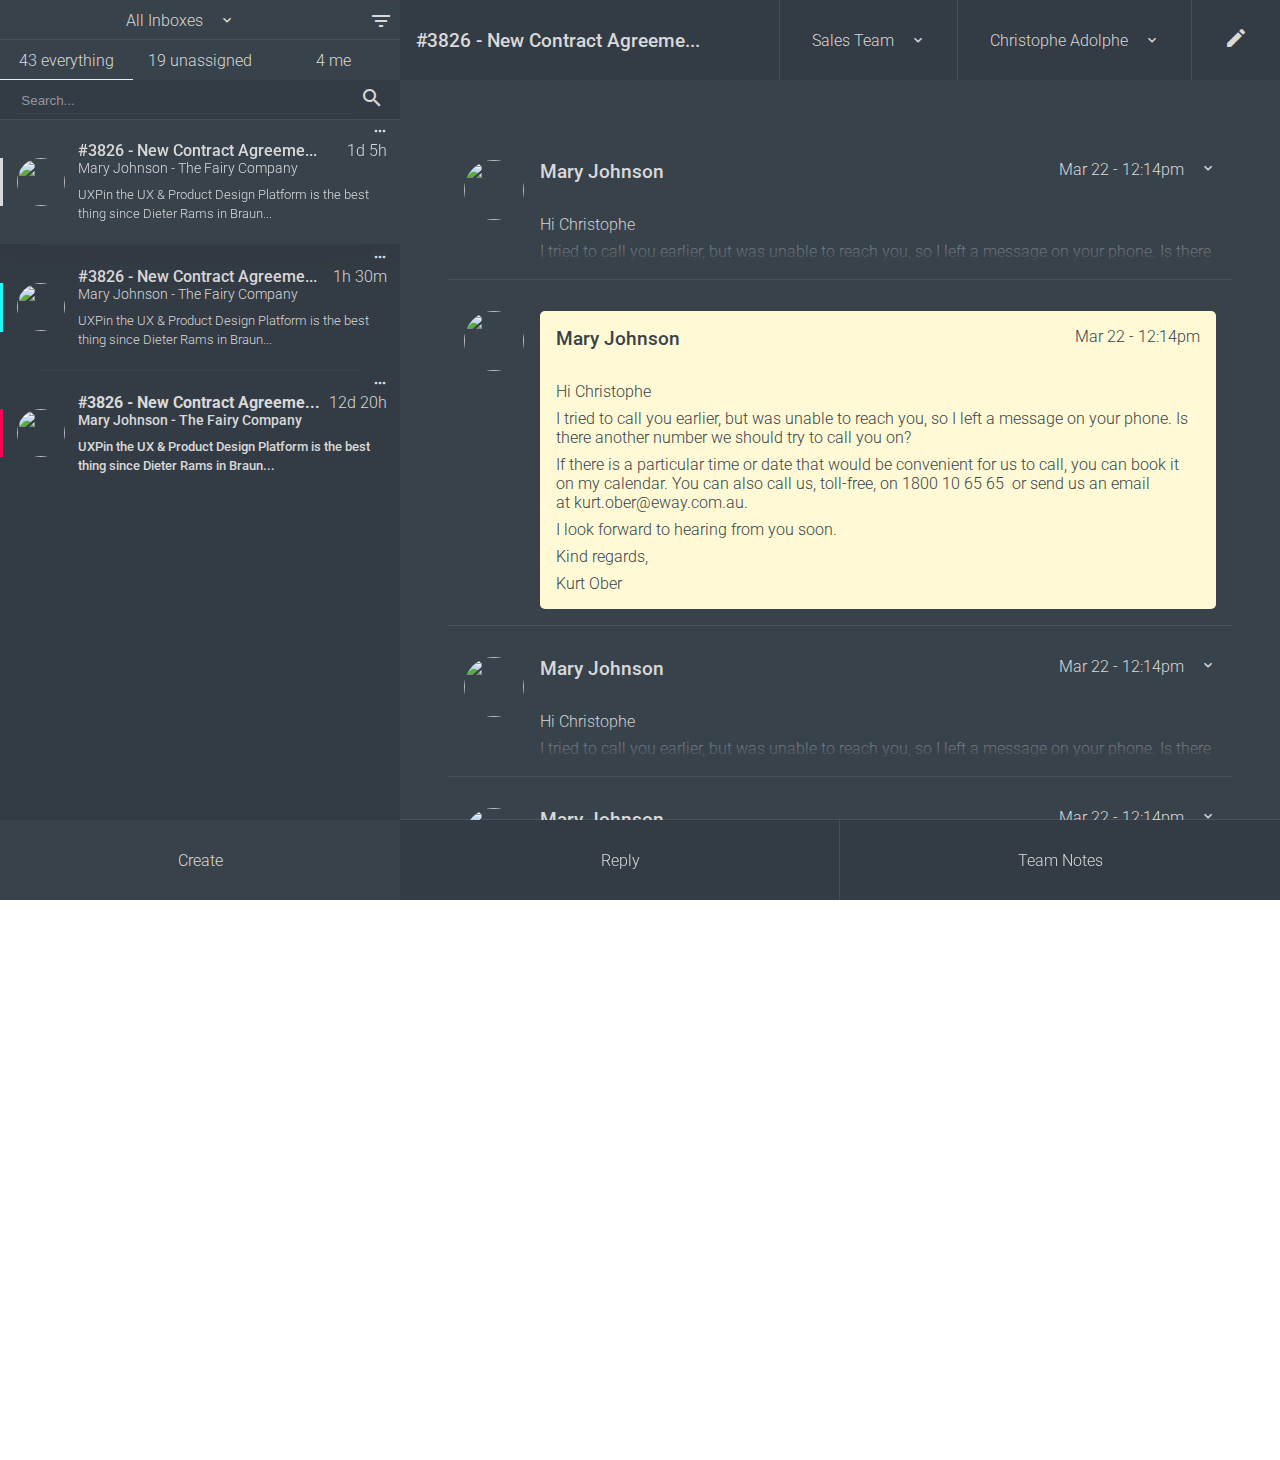
==== commit 8927ee50: "Chris revision" ====
--- a/index.html
+++ b/index.html
@@ -211,22 +211,34 @@
         <header class="header">
 
             <!-- Subject Title -->
-            <div class="subject">#3826 - New Contract Agreeme...</div>
+            <div class="subject"><p class="bigger">#3826 - New Contract Agreeme...</p></div>
             <span></span>
 
             <!-- Action Menu -->
             <nav class="action-nav">
                 <ul>
-                    <li><a href="javascript: void(0);">Sales Team</a></li>
+                    <li class="has-child">
+                        <a href="javascript: void(0);">Sales Team</a>
+                        <ul class="action-nav-content">
+                            <li><a href="#">Tech Team</a></li>
+                            <li><a href="#">Design Team</a></li>
+                            <li><a href="#">BLABLABLA Team</a></li>
+                        </ul>
+                    </li>
                     <li class="has-child">
                         <a href="javascript: void(0);">Christophe Adolphe</a>
                         <ul class="action-nav-content">
+                            <li>
+                                <div class="input-group">
+                                    <input type="search" name="" id="" placeholder="Search...">
+                                    <i class="material-icons">search</i>
+                                </div>
+                            </li>
                             <li><a href="#">Christophe Adolphe</a></li>
                             <li><a href="#">Christophe Adolphe</a></li>
                             <li><a href="#">Christophe Adolphe</a></li>
                         </ul>
                     </li>
-                    <li><a href="javascript: void(0);">MED</a></li>
                     <li onclick="toggle('quick-bar')"><a href="javascript: void(0);"><i class="material-icons">mode_edit</i></a></li>
                 </ul>
             </nav>
--- a/style.css
+++ b/style.css
@@ -77,6 +77,9 @@
 p.small {
     font-size: 0.875rem;
 }
+p.bigger {
+    font-size: 1.2rem;
+}
 
 span {
     font-size: .8rem;
@@ -138,6 +141,10 @@
 	color: var(--primary-color);
 }
 
+input[type="text"]::placeholder{
+    color: var(--placeholder-color) !important;
+}
+
 
 
 /****
@@ -160,7 +167,7 @@
 }
 .aside .actions {
     grid-area: actions;
-    background: inherit;
+    background: var(--primary-color);
 
     display: grid;
     grid-template-rows: repeat(2, calc(var(--main-height) / 2));
@@ -169,9 +176,10 @@
         "filter-messages";
 }
 .aside .actions .all-inboxes, .aside .actions .filter-messages{
+    /* box-shadow: inset 0 -1px 0 0 var(--border-grey); */
+}
+.aside .actions .all-inboxes {
     box-shadow: inset 0 -1px 0 0 var(--border-grey);
-}
-.aside .actions .all-inboxes {
     display: grid;
     grid-template-columns: 1fr calc(var(--main-height) / 2);
     justify-items: stretch;
@@ -279,7 +287,7 @@
     box-shadow: 0 1px 0 0 var(--border-grey);
 }
 .aside .actions .all-inboxes .inboxes-actions ul li ul.action-nav-content li i.done {
-    color: var(--darker-grey);
+    color: var(--font-color);
 }
 .aside .actions .all-inboxes .inboxes-actions ul li ul.action-nav-content li i.answered {
     color: var(--answered-color);
@@ -353,7 +361,7 @@
     width: 3px;
 }
 .aside .messages .message > .status.done {
-    background-color: var(--darker-grey);
+    background-color: var(--font-color);
 }
 .aside .messages .message > .status.open {
     background-color: var(--open-color);
@@ -456,12 +464,12 @@
     *
     */
 .quick-bar {
-    background-color: var(--secondary-color);
-    height: calc(fit-content - var(--main-height));
+    background-color: var(--dark-grey);
+    height: calc(100vh - (var(--main-height) * 1));
     position: absolute;
     right: 0;
     width: var(--width-aside);
-    top: var(--main-height);
+    top: calc(var(--main-height) + 1px);
     transform: translateX(100%);
     z-index: 2;
     transition: ease-in-out all .3s;
@@ -470,6 +478,7 @@
     transform: translateX(0);
 }
 .quick-bar .header, .quick-bar .footer {
+    background: transparent;
     align-items: center;
     display: flex;
     flex-flow: row;
@@ -516,7 +525,7 @@
     */
 .header {
     grid-area: header;
-    background: var(--secondary-color);
+    background: var(--dark-grey);
     display: flex;
     flex-flow: row;
     justify-content: space-between;
@@ -526,6 +535,7 @@
     align-self: center;
     display: grid;
     padding-left: calc(var(--gap) / 2);
+    font-weight: 500;
 }
 .header nav {
     display: inherit;
@@ -563,6 +573,22 @@
     width: fit-content;
     z-index: 1;
 }
+
+.header nav ul li ul.action-nav-content .input-group {
+    display: grid;
+    grid-template-columns: 1fr min-content;
+}
+
+.header nav ul li ul.action-nav-content .input-group input {
+    background: transparent;
+    border: none;
+    color: var(--font-color);
+}
+
+.header nav ul li ul.action-nav-content .input-group input::placeholder {
+    color: var(--placeholder-color);
+}
+
 .header nav ul li ul.action-nav-content li{
     box-shadow: none;
     height: 100%;
@@ -624,6 +650,9 @@
     grid-template-columns: 1fr max-content min-content;
     grid-column-gap: calc(var(--gap) / 2);
 }
+.main ul li > .content.note .sender {
+    grid-template-columns: 1fr max-content;
+}
 .main ul li > .content .sender .recipient {
     font-size: 1.2rem;
     font-weight: 500;
@@ -631,6 +660,9 @@
 .main ul li > .content .sender::after{
     font-family: "Material Icons";
     content: "expand_more";
+}
+.main ul li > .content.note .sender::after{
+    content: none;
 }
 .main ul li > .content .sender.active::after {
     font-family: "Material Icons";
@@ -783,7 +815,6 @@
 }
 .quick-create .content form .fields .input-group input[type="text"]::placeholder, .quick-create .content form .fields textarea::placeholder {
     color: var(--placeholder-color);
-
 }
 .quick-create .content form .fields .input-group input[type="text"], .quick-create .content form .fields textarea {
     background: transparent;
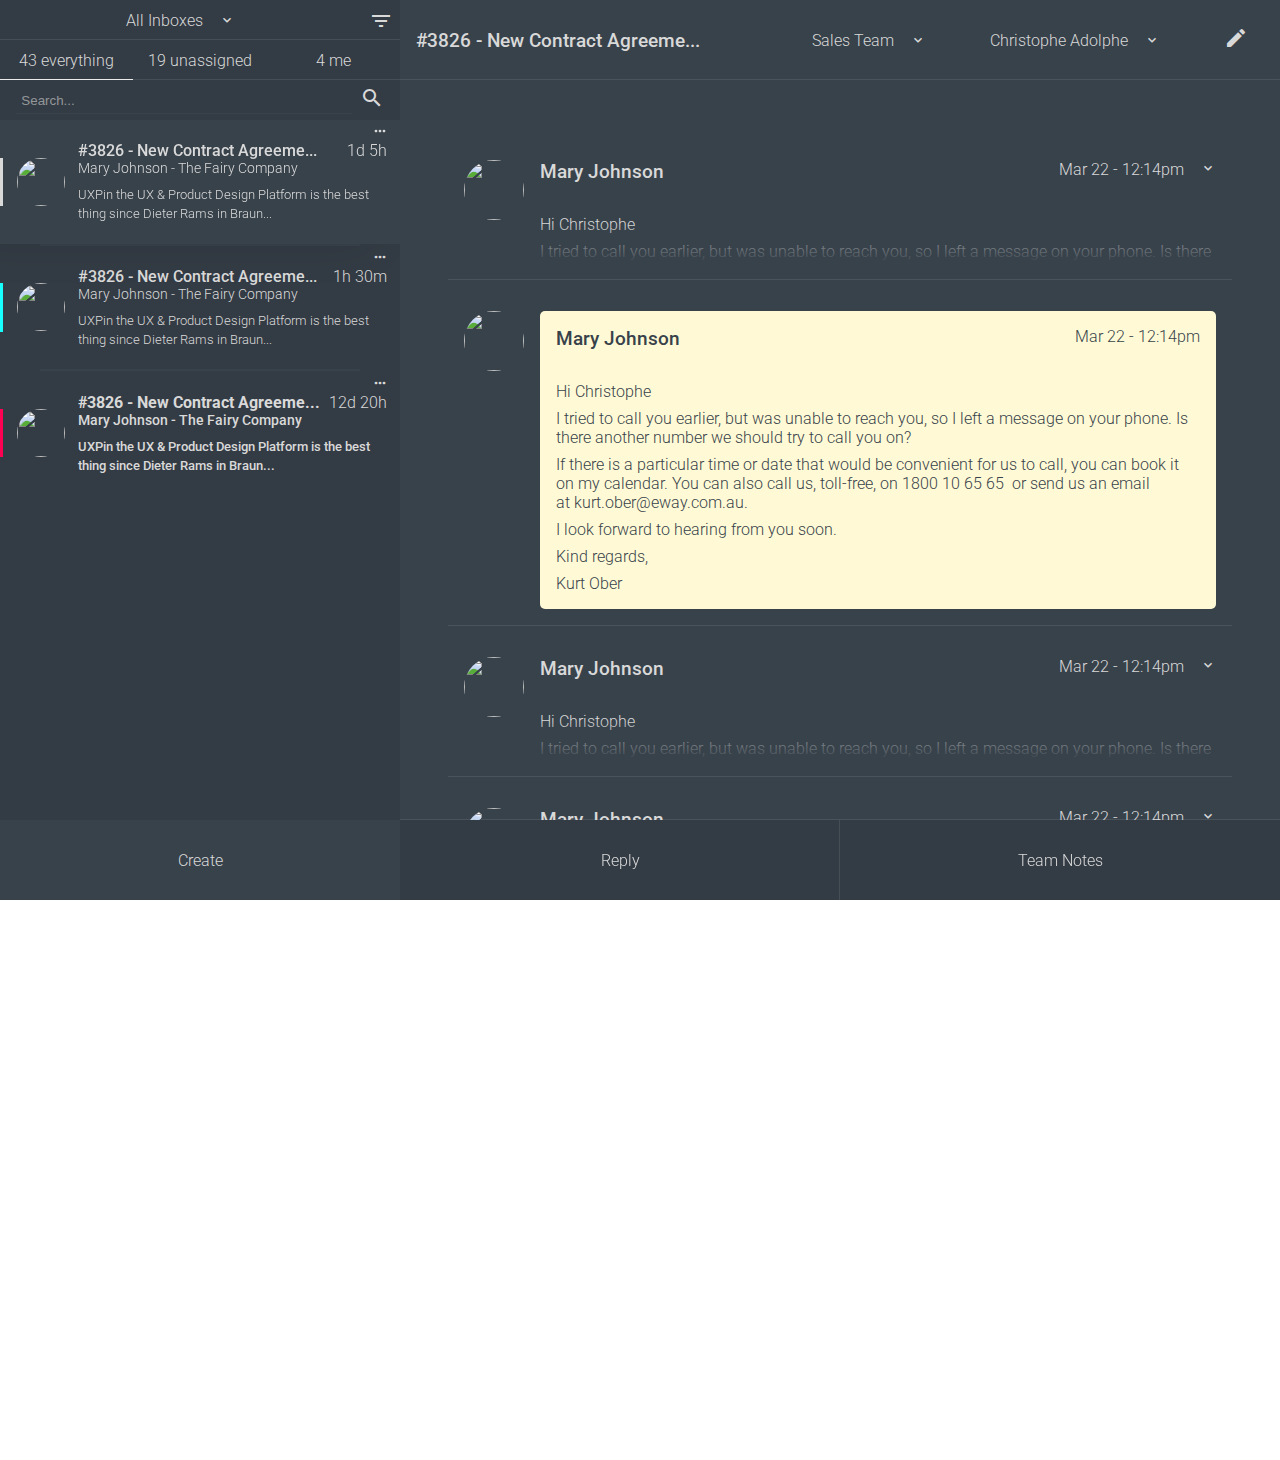
==== commit 0b2b0af7: "last revision GUI" ====
--- a/index.html
+++ b/index.html
@@ -192,19 +192,29 @@
                         <input type="text" name="" id="" placeholder="email@email.com">
                     </div>
                     <div class="input-group">
-                        <label>Message</label>
-                        <textarea name="" id="" cols="30" rows="5"></textarea>
+                        <label>Tags</label>
+                        <input type="text" name="" id="">
+                    </div>
+                    <div class="tags">
+                        <ul>
+                            <li><a href="javascript: void(0);"class="tag tag-1">tag 1</a></li>
+                            <li><a href="javascript: void(0);"class="tag tag-2">tag 2</a></li>
+                            <li><a href="javascript: void(0);"class="tag tag-3">tag 3</a></li>
+                            <li><a href="javascript: void(0);"class="tag tag-4">tag 4</a></li>
+                        </ul>
                     </div>
                 </form>
             </div>
 
             <!-- Footer -->
-            <footer class="footer">
+            <!-- <footer class="footer">
                 <span></span>
-                <div class="send">
-                    <i class="material-icons">send</i>
-                </div>
-            </footer>
+                <div class="buttons">
+                    <div class="input-group done">
+                        <i class="material-icons">done</i>
+                    </div>
+                </div>
+            </footer> -->
         </aside>
 
         <!-- Header -->
@@ -393,7 +403,7 @@
                     <a href="javascript: void(0);"><i class="material-icons">attach_file</i></a>
                 </div>
                 <div class="buttons">
-                    <div class="input-group send send-main open" onclick="toggle('quick-reply')">
+                    <div class="input-group send send-main open active" onclick="toggle('quick-reply')">
                     </div>
                     <div class="input-group send send-2 done" onclick="toggle('quick-reply')">
                     </div>
@@ -415,8 +425,11 @@
                         </div>
                     </div>
                     <div class="buttons">
-                        <div class="input-group send" onclick="toggle('quick-note')">
-                            <i class="material-icons">send</i>
+                        <div class="input-group send send-main open active" onclick="toggle('quick-note')">
+                        </div>
+                        <div class="input-group send send-2 done" onclick="toggle('quick-note')">
+                        </div>
+                        <div class="input-group send send-3 answered" onclick="toggle('quick-note')">
                         </div>
                     </div>
                 </form>
--- a/style.css
+++ b/style.css
@@ -167,16 +167,14 @@
 }
 .aside .actions {
     grid-area: actions;
-    background: var(--primary-color);
+    background: var(--dark-grey);
+    box-shadow: inset 0 -1px 0 0 var(--border-grey);
 
     display: grid;
     grid-template-rows: repeat(2, calc(var(--main-height) / 2));
     grid-template-areas:
         "all-inboxes"
         "filter-messages";
-}
-.aside .actions .all-inboxes, .aside .actions .filter-messages{
-    /* box-shadow: inset 0 -1px 0 0 var(--border-grey); */
 }
 .aside .actions .all-inboxes {
     box-shadow: inset 0 -1px 0 0 var(--border-grey);
@@ -243,9 +241,6 @@
 .aside .actions .all-inboxes .inboxes ul li ul.action-nav-content li:hover {
     background-color: var(--secondary-color);
 }
-.aside .actions .all-inboxes .inboxes ul li ul.action-nav-content li:not(:last-child) {
-    box-shadow: 0 1px 0 0 var(--border-grey);
-}
 
 
 
@@ -296,7 +291,6 @@
     color: var(--open-color);
 }
 .aside .search {
-    box-shadow: inset 0 -1px 0 0 var(--border-grey);
     grid-area: search;
     display: grid;
     align-content: center;
@@ -466,6 +460,7 @@
 .quick-bar {
     background-color: var(--dark-grey);
     height: calc(100vh - (var(--main-height) * 1));
+    box-shadow: inset 2px 0 0 0 var(--primary-color);
     position: absolute;
     right: 0;
     width: var(--width-aside);
@@ -477,6 +472,9 @@
 .quick-bar.active {
     transform: translateX(0);
 }
+.quick-bar .header {
+    box-shadow: none;
+}
 .quick-bar .header, .quick-bar .footer {
     background: transparent;
     align-items: center;
@@ -484,6 +482,9 @@
     flex-flow: row;
     justify-content: space-between;
     height: var(--main-height);
+}
+.quick-bar .header .title {
+    font-weight: 700;
 }
 .quick-bar .header > div, .quick-bar .footer > div {
     padding: 0 var(--gap);
@@ -513,9 +514,61 @@
     color: var(--font-color);
     padding: calc(var(--gap) / 6);
 }
-
+.quick-bar .content form .tags ul {
+    display: flex;
+    flex-flow: row;
+}
+.quick-bar .content form .tags ul li {
+    background: var(--primary-color);
+    color: var(--font-color);
+    padding: calc(var(--gap) / 4) calc(var(--gap) / 2);
+}
+.quick-bar .content form .tags ul li::after {
+    font-family: "Material Icons";
+    font-size: 10px;
+    font-weight: 700;
+    content: "close";
+    background-color: var(--font-color);
+    color: var(--dark-grey);
+    border-radius: 50%;
+    display: grid;
+    justify-items: center;
+    align-items: center;
+    height: calc(var(--gap) * .4);
+    width: calc(var(--gap) * .4);
+    position: absolute;
+    transition: all .3s ease;
+    margin-left: calc(var(--gap) * 1.3);
+    margin-top: calc(var(--gap) * -1);
+}
+
+.quick-bar .content form .tags ul li:not(:first-child) {
+    margin-left: calc(var(--gap) / 2);
+}
 .quick-bar .footer {
     background: transparent;
+    box-shadow: none;
+}
+.quick-bar .footer .buttons {
+    cursor: pointer;
+}
+.quick-bar .footer .buttons .done {
+    align-items: center;
+    background-color: var(--font-color);
+    color: var(--dark-grey);
+    border-radius: 50%;
+    display: grid;
+    justify-content: center;
+    grid-column: 1 / 2;
+    grid-row: 3 / 4;
+    height: calc(var(--gap) * 1.5);
+    width: calc(var(--gap) * 1.5);
+    transition: all .3s ease;
+}
+.quick-bar .footer .buttons:hover .done {
+    background-color: var(--dark-grey);
+    color: var(--font-color);
+    box-shadow: inset 0 0 0 1px var(--font-color);
 }
 
 /****
@@ -525,7 +578,8 @@
     */
 .header {
     grid-area: header;
-    background: var(--dark-grey);
+    background: var(--primary-color);
+    box-shadow: inset 0 -1px 0 0 var(--border-grey);
     display: flex;
     flex-flow: row;
     justify-content: space-between;
@@ -547,11 +601,15 @@
 }
 .header nav ul li {
     align-items: center;
-    box-shadow: -1px 0 0 0 var(--border-grey);
+    /* box-shadow: -1px 0 0 0 var(--border-grey); */
     display: grid;
     grid-template-columns: 1fr;
     height: 100%;
     padding: 0 var(--gap);
+}
+.header nav ul li:hover {
+    background: var(--dark-grey);
+    box-shadow: inset 0 -1px 0 0 var(--border-grey);
 }
 .header nav ul li.has-child {
     grid-column-gap: calc(var(--gap) / 2);
@@ -596,9 +654,6 @@
 }
 .header nav ul li ul.action-nav-content li:hover {
     background-color: var(--secondary-color);
-}
-.header nav ul li ul.action-nav-content li:not(:last-child) {
-    box-shadow: 0 1px 0 0 var(--border-grey);
 }
 
 
@@ -862,7 +917,7 @@
     *
     */
     .quick-reply {
-        background-color: var(--primary-color);
+        background-color: var(--secondary-color);
         height: calc(var(--main-height) * 3);
         position: absolute;
         left: var(--width-aside);
@@ -874,11 +929,9 @@
     }
     .quick-reply.active {
         transform: translateY(0);
-        /* filter: drop-shadow(0 -20px 20px rgba(0, 0, 0, .12)); */
-        box-shadow: 0 20px 60px 0 #000;
     }
     .quick-reply .content {
-        padding: var(--gap) 0 0 var(--gap);
+        padding: calc(var(--gap) /2) 0 0 calc(var(--gap) /2);
         display: grid;
     }
     .quick-reply .content form {
@@ -919,7 +972,7 @@
     .quick-reply .footer {
         background: inherit;
         box-shadow: none;
-        padding:  calc(var(--gap) / 2) var(--gap);
+        padding:  calc(var(--gap) / 2);
         display: grid;
         grid-template-columns: 1fr max-content;
         align-items: center;
@@ -957,7 +1010,8 @@
         transition: all .3s ease;
     }
     
-    .quick-reply .footer .buttons .send:hover::after {
+    .quick-reply .footer .buttons .send:hover::after, 
+    .quick-reply .footer .buttons .send.active::after {
         font-family: "Material Icons";
         content: "send";
         font-size: calc(var(--gap) / 1.2);
@@ -970,13 +1024,15 @@
     } 
     .quick-reply .footer .buttons .send.answered {
         background-color: var(--answered-color);
-        border: calc(var(--gap) * .5) solid var(--primary-color);
+        border: calc(var(--gap) * .5) solid var(--secondary-color);
         transition: all .3s ease;
     }
-    .quick-reply .footer .buttons .send.answered:hover {
+    .quick-reply .footer .buttons .send.answered:hover,
+    .quick-reply .footer .buttons .send.answered.active  {
         border: calc(var(--gap) * .5) solid var(--answered-color);
     }
-    .quick-reply .footer .buttons .send.answered:hover::before {
+    .quick-reply .footer .buttons .send.answered:hover::before,
+    .quick-reply .footer .buttons .send.answered.active::before {
         content: 'Answered';
         font-family: 'Roboto';
         position: absolute;
@@ -988,13 +1044,15 @@
     }
     .quick-reply .footer .buttons .send.open {
         background-color: var(--open-color);  
-        border: calc(var(--gap) * .5) solid var(--primary-color);
+        border: calc(var(--gap) * .5) solid var(--secondary-color);
         transition: all .3s ease;
     }
-    .quick-reply .footer .buttons .send.open:hover {
+    .quick-reply .footer .buttons .send.open:hover, 
+    .quick-reply .footer .buttons .send.open.active {
         border: calc(var(--gap) * .5) solid var(--open-color);
     }
-    .quick-reply .footer .buttons .send.open:hover::before {
+    .quick-reply .footer .buttons .send.open:hover::before, 
+    .quick-reply .footer .buttons .send.open.active::before {
         content: 'Open';
         font-family: 'Roboto';
         position: absolute;
@@ -1006,13 +1064,15 @@
     }
     .quick-reply .footer .buttons .send.done {
         background-color: var(--dark-grey);      
-        border: calc(var(--gap) * .5) solid var(--primary-color);
+        border: calc(var(--gap) * .5) solid var(--secondary-color);
         transition: all .3s ease;
     }
-    .quick-reply .footer .buttons .send.done:hover {
+    .quick-reply .footer .buttons .send.done:hover,
+    .quick-reply .footer .buttons .send.done.active {
         border: calc(var(--gap) * .5) solid var(--dark-grey);
     }
-    .quick-reply .footer .buttons .send.done:hover::before {
+    .quick-reply .footer .buttons .send.done:hover::before,
+    .quick-reply .footer .buttons .send.done.active::before {
         content: 'Done';
         font-family: 'Roboto';
         position: absolute;
@@ -1031,7 +1091,8 @@
     */
     .quick-note {
         background-color: var(--secondary-color);
-        height: calc(var(--main-height) * 2);
+        display: grid;
+        height: calc(var(--main-height) * 3);
         position: absolute;
         left: var(--width-aside);
         width: calc(100% - var(--width-aside));
@@ -1043,27 +1104,13 @@
     .quick-note.active {
         transform: translateY(0);
     }
-    .quick-note .header {
-        align-items: center;
-        display: flex;
-        flex-flow: row;
-        justify-content: space-between;
-        height: var(--main-height);
-    }
-    .quick-note .header > div {
-        padding: 0 var(--gap);
-    }
-    .quick-note .header .close {
-        cursor: pointer;
-    }
     .quick-note .content {
         padding: calc(var(--gap) / 2);
-        padding-right: 0;
         display: grid;
     }
     .quick-note .content form {
         display: grid;
-        grid-template-columns: 1fr var(--main-height);
+        grid-template-columns: 1fr calc(var(--main-height) * 2);
     }
     
     .quick-note .content form .fields {
@@ -1101,12 +1148,12 @@
         padding: calc(var(--gap) / 6);
         height: 100%;
     }
-    
+
     .quick-note .content form .buttons {
         display: grid;
         grid-template-columns: 1fr;
         grid-template-rows: 1fr;
-        justify-items: center;
+        justify-items: end;
         align-content: end;
     }
     
@@ -1114,6 +1161,14 @@
         cursor: pointer;
     }
     
+    .quick-note .content form .buttons:hover .send-2 {
+        transform: translateY(calc(var(--gap) * -2));
+    }
+    
+    .quick-note .content form .buttons:hover .send-3 {
+        transform: translateY(calc(var(--gap) * -4));
+    }
+
     .quick-note .content form .buttons .send {
         align-items: center;
         background-color: var(--primary-color);
@@ -1125,4 +1180,77 @@
         height: calc(var(--gap) * 2);
         width: calc(var(--gap) * 2);
         transition: all .3s ease;
+    }
+    
+    .quick-note .content form .buttons .send:hover::after, 
+    .quick-note .content form .buttons .send.active::after {
+        font-family: "Material Icons";
+        content: "send";
+        font-size: calc(var(--gap) / 1.2);
+        color: var(--white);
+    }
+
+
+    .quick-note .content form .buttons .send.send-main {
+        z-index: 3;
+    } 
+    .quick-note .content form .buttons .send.answered {
+        background-color: var(--answered-color);
+        border: calc(var(--gap) * .5) solid var(--secondary-color);
+        transition: all .3s ease;
+    }
+    .quick-note .content form .buttons .send.answered:hover,
+    .quick-note .content form .buttons .send.answered.active  {
+        border: calc(var(--gap) * .5) solid var(--answered-color);
+    }
+    .quick-note .content form .buttons .send.answered:hover::before,
+    .quick-note .content form .buttons .send.answered.active::before {
+        content: 'Answered';
+        font-family: 'Roboto';
+        position: absolute;
+        font-size: 14px;
+        font-weight: 900;
+        width: 150px;
+        text-align: right;
+        margin-left: -180px;
+    }
+    .quick-note .content form .buttons .send.open {
+        background-color: var(--open-color);  
+        border: calc(var(--gap) * .5) solid var(--secondary-color);
+        transition: all .3s ease;
+    }
+    .quick-note .content form .buttons .send.open:hover, 
+    .quick-note .content form .buttons .send.open.active {
+        border: calc(var(--gap) * .5) solid var(--open-color);
+    }
+    .quick-note .content form .buttons .send.open:hover::before, 
+    .quick-note .content form .buttons .send.open.active::before {
+        content: 'Open';
+        font-family: 'Roboto';
+        position: absolute;
+        font-size: 14px;
+        font-weight: 900;
+        width: 150px;
+        text-align: right;
+        margin-left: -180px;
+    }
+    .quick-note .content form .buttons .send.done {
+        background-color: var(--dark-grey);      
+        border: calc(var(--gap) * .5) solid var(--secondary-color);
+        transition: all .3s ease;
+    }
+    .quick-note .content form .buttons .send.done:hover,
+    .quick-note .content form .buttons .send.done.active {
+        border: calc(var(--gap) * .5) solid var(--dark-grey);
+    }
+    .quick-note .content form .buttons .send.done:hover::before,
+    .quick-note .content form .buttons .send.done.active::before {
+        content: 'Done';
+        font-family: 'Roboto';
+        position: absolute;
+        font-size: 14px;
+        font-weight: 900;
+        width: 150px;
+        text-align: right;
+        margin-left: -180px;
     }